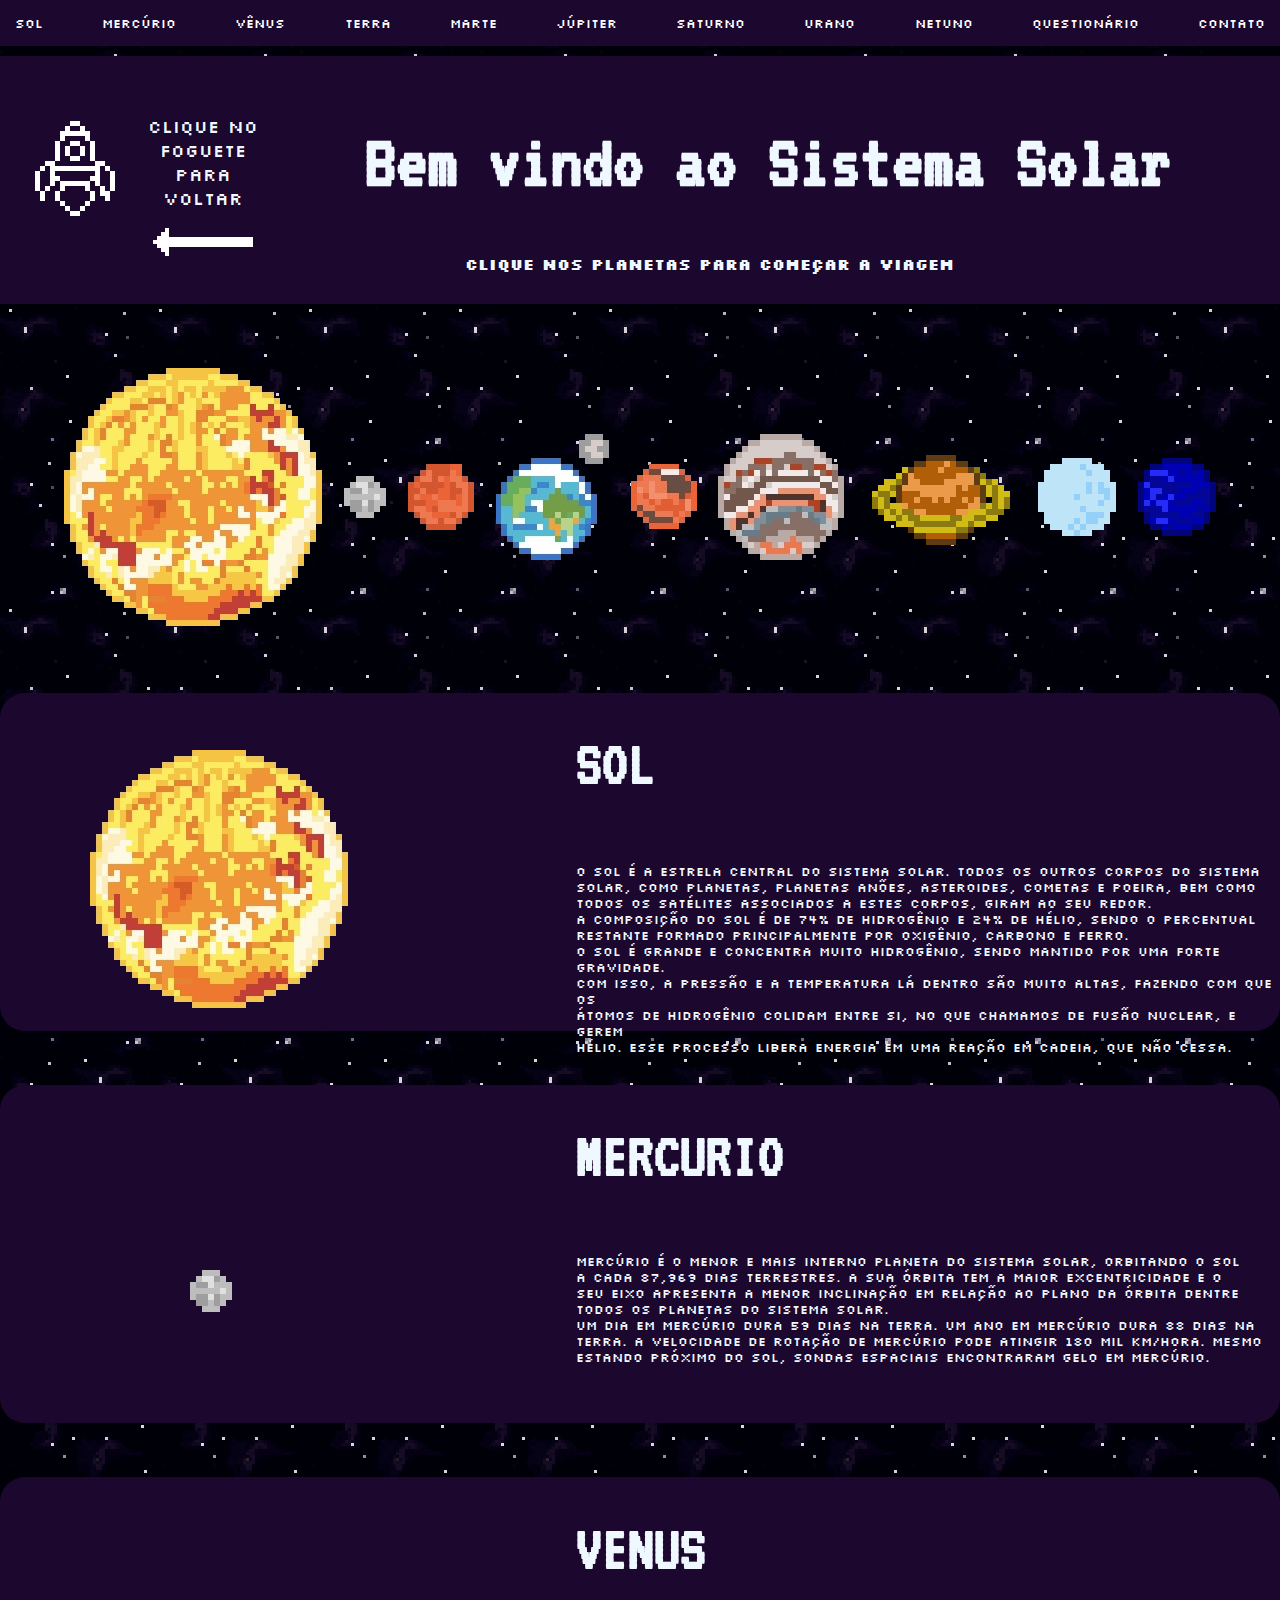
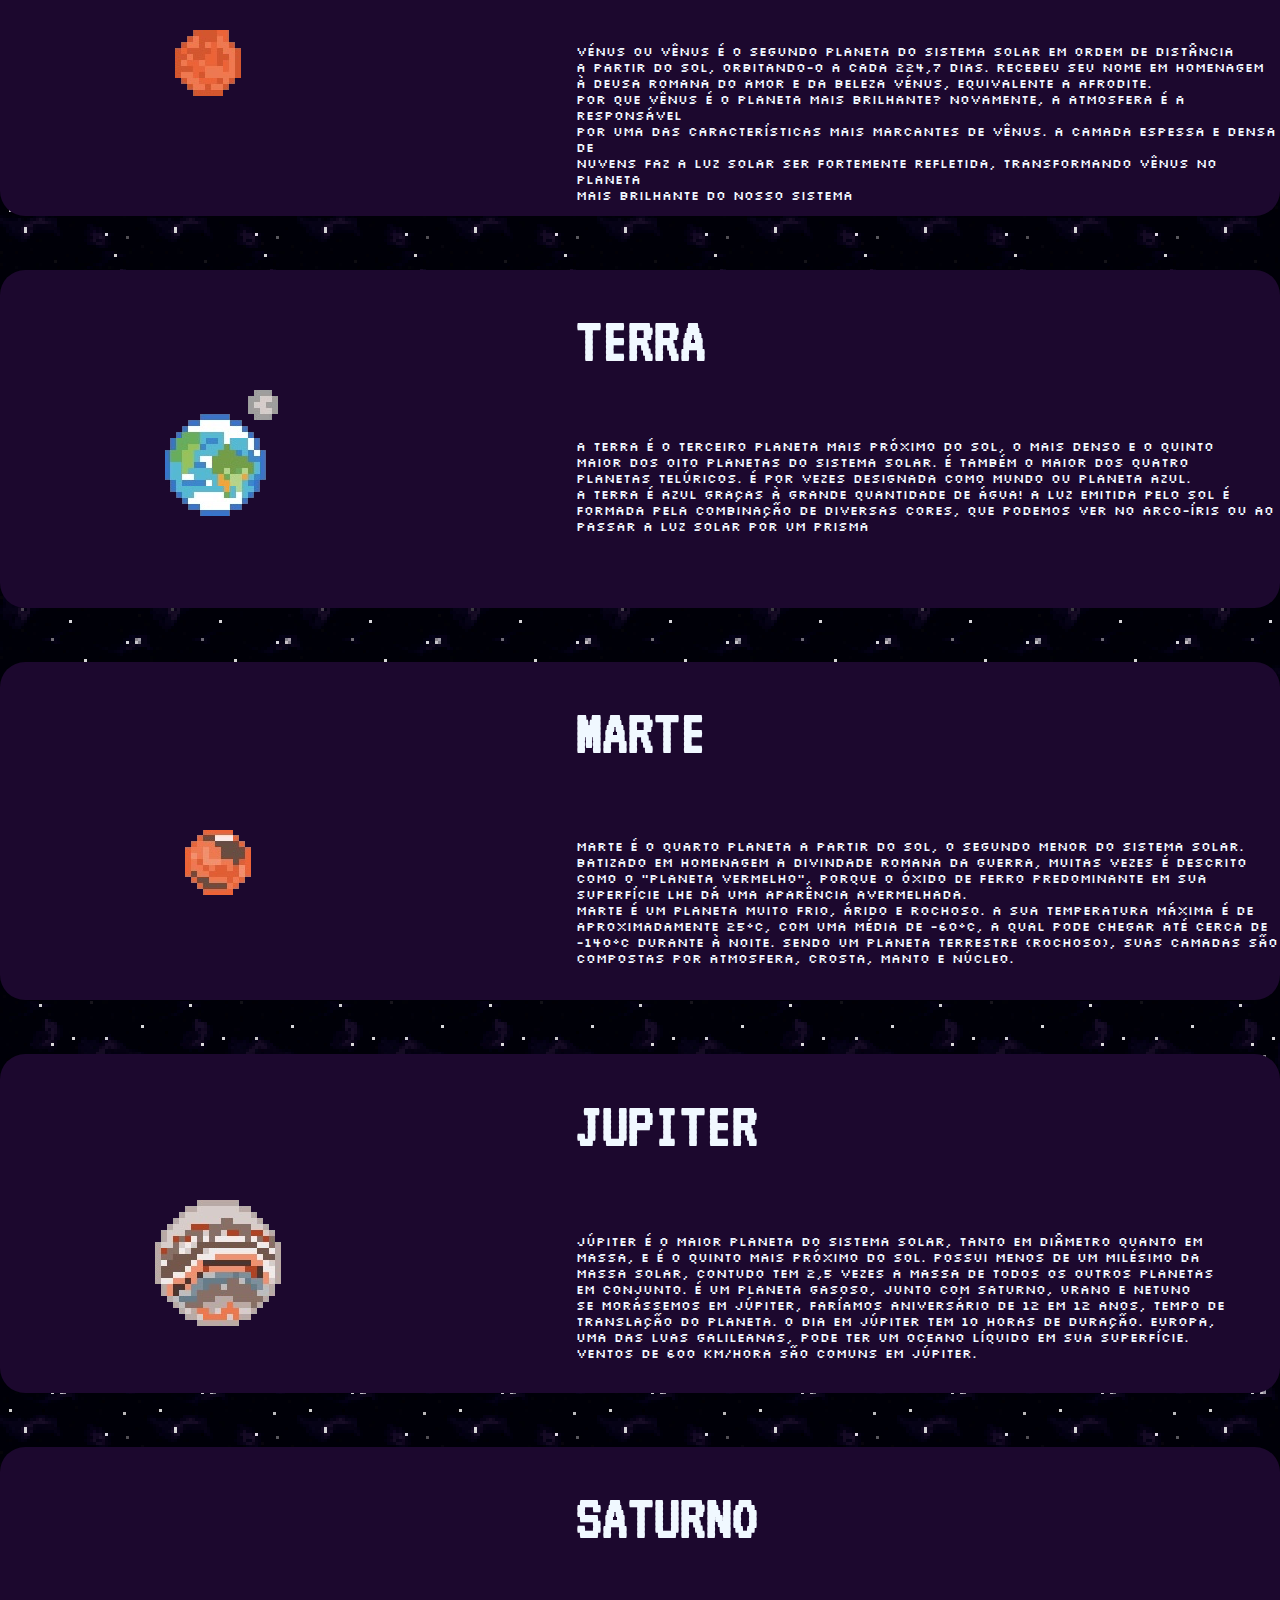
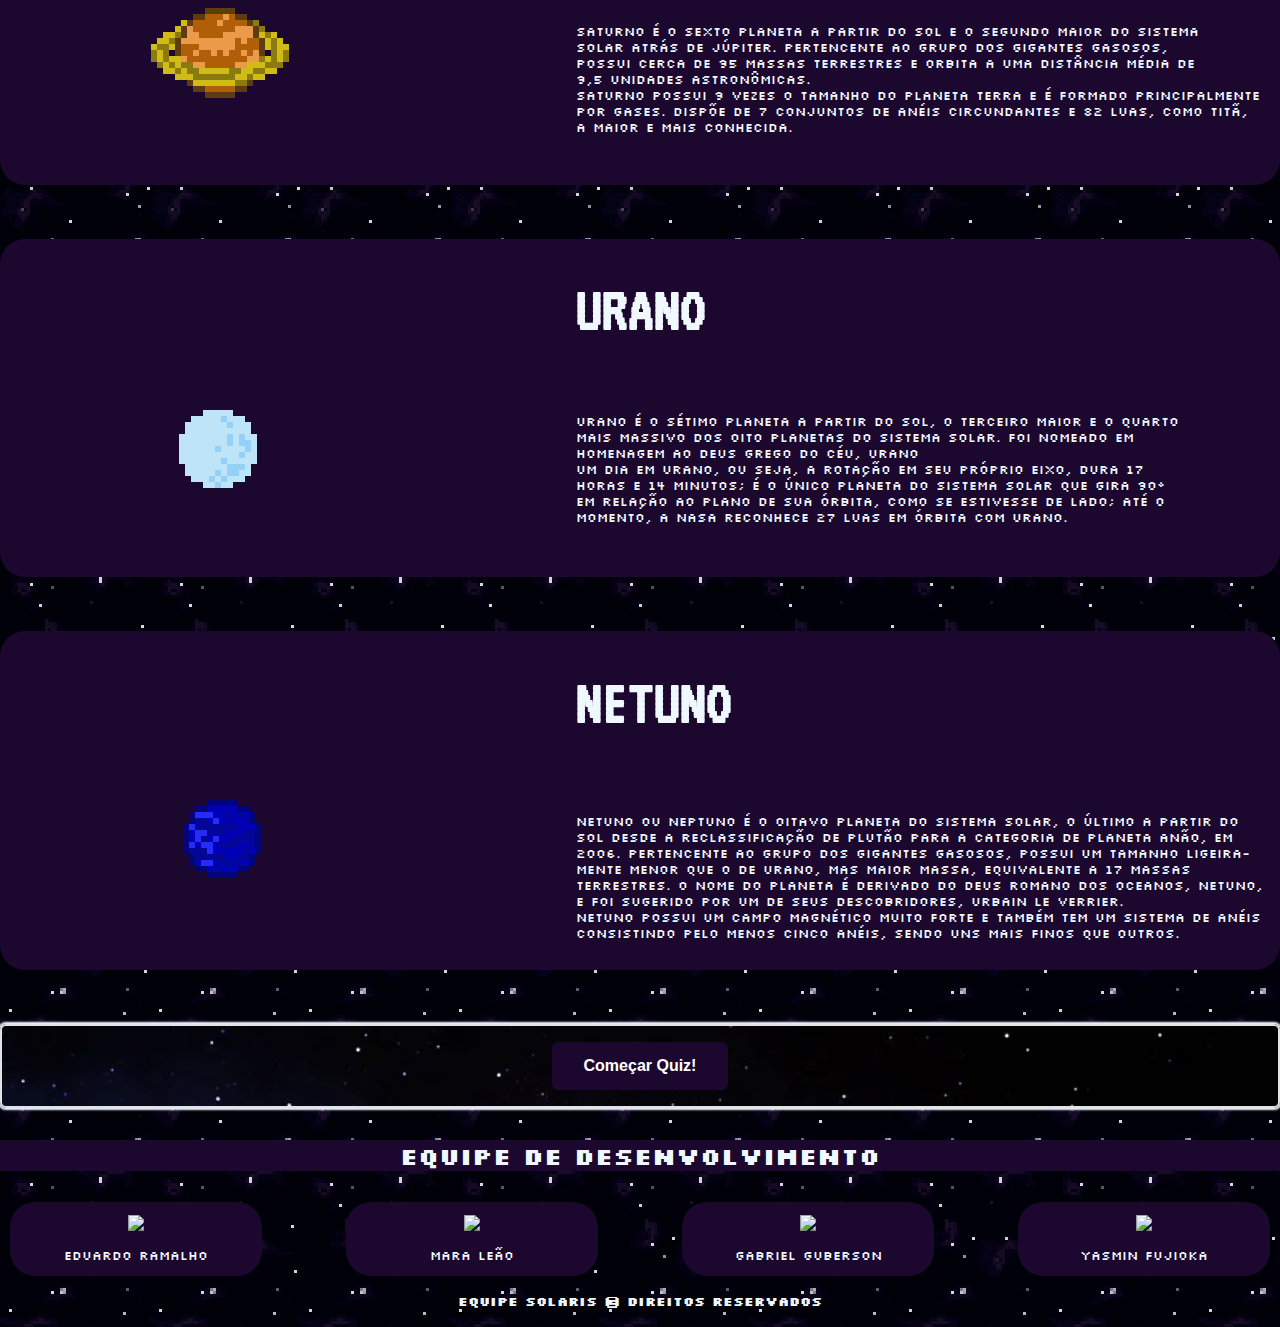
==== index.html @ 7ba16344 "Merge branch 'main' into testagem" ====
<!DOCTYPE html>
<html lang="pt-br">
<head>
    <meta charset="UTF-8">
    <meta http-equiv="X-UA-Compatible" content="IE=edge">
    <meta name="viewport" content="width=device-width, initial-scale=1.0">
    
    <link rel="stylesheet" type="text/css" href="index.css">
    <script src="index.js" async> </script>

    <link rel="icon" type="image/png" href="assets/sol-pixel.png">

    <link rel="preconnect" href="https://fonts.googleapis.com">
    <link rel="preconnect" href="https://fonts.gstatic.com" crossorigin>
    <link href="https://fonts.googleapis.com/css2?family=DotGothic16&family=Press+Start+2P&family=Silkscreen&family=VT323&display=swap" rel="stylesheet">
    <title>Sistema Solar</title>
</head>
<body>
    <nav id="home">
        <a href="index.html#navsol">Sol</a>
        <a href="index.html#navmercurio">Mercúrio</a>
        <a href="index.html#navvenus">Vênus</a>
        <a href="index.html#navterra">Terra</a>
        <a href="index.html#navmarte">Marte</a>
        <a href="index.html#navjupiter">Júpiter</a>
        <a href="index.html#navsaturno">Saturno</a>
        <a href="index.html#navurano">Urano</a>
        <a href="index.html#navnetuno">Netuno</a>
        <a href="index.html#navquest">Questionário</a>
        <a href="contato.html">Contato</a>
    </nav>
    
    <header>
        <section>
            <a href="index.html#home"><img src="assets/foguete.png" class="foguete"></a>
        </section>

        <section class="ind_foguete">
            <p>Clique no <br> foguete <br>para voltar</p>
            <img src="assets/seta-pixel.png" class="seta">
        </section>

        <section class="title">
            <h1>Bem vindo ao Sistema Solar</h1>
            <h3>Clique nos planetas para começar a viagem</h3>
        </section>
    </header>

    <section>
        <section class="planetas">
        
            <a href="index.html#navsol"><img src="assets/sol-pixel.png"  alt="Sol"></a>   
            <a href="index.html#navmercurio"><img src="assets/mercurio-pixel.png" alt="Mercúrio"></a>
            <a href="index.html#navvenus"><img src="assets/venus-pixel.png" alt="Vênus"></a>
            <a href="index.html#navterra"><img src="assets/terra-pixel.png" alt="Terra"></a>
            <a href="index.html#navmarte"><img src="assets/marte-pixel.png" alt="Marte"></a>   
            <a href="index.html#navjupiter"><img src="assets/jupiter-pixel.png" alt="Júpiter"></a>   
            <a href="index.html#navsaturno"><img src="assets/saturno-pixel.png" alt="Saturno"></a>  
            <a href="index.html#navurano"><img src="assets/urano-pixel.png"  alt="Urano"></a>   
            <a href="index.html#navnetuno"> <img src="assets/netuno-pixel.png" alt="Netuno"></a>
        </section>
      
       <section class="Tplanetas">
             
            <h2 class="trivia" id="navsol">SOL</h2>
           <p class="Tsol">
                O Sol é a estrela central do Sistema Solar. Todos os outros corpos do Sistema<br>
                Solar,  como planetas, planetas anões, asteroides, cometas e poeira, bem como<br>
                todos os satélites associados a estes corpos, giram ao seu redor.<br>

                A composição do Sol é de 74% de hidrogênio e 24% de hélio, sendo o percentual<br>
                restante formado principalmente por oxigênio, carbono e ferro.<br>

                O Sol é grande e concentra muito hidrogênio, sendo mantido por uma forte gravidade.<br>
                Com isso, a pressão e a temperatura lá dentro são muito altas, fazendo com que os<br>
                átomos de hidrogênio colidam entre si, no que chamamos de fusão nuclear, e gerem<br>
                hélio. Esse processo libera energia em uma reação em cadeia, que não cessa.<br>


            </p>
            <img src="assets/sol-pixel.png" class="S1"/>

            <h2 class="trivia" id="navmercurio">MERCURIO</h2>
            <p class="Tmer">
                   Mercúrio  é o menor e mais interno planeta do Sistema Solar, orbitando o Sol<br> 
                   a cada 87,969 dias  terrestres. A sua órbita tem a maior excentricidade e o<br>
                   seu eixo apresenta a menor inclinação em relação ao plano da órbita dentre <br>
                   todos os planetas do Sistema Solar.<br>

                   Um dia em Mercúrio dura 59 dias na Terra. Um ano em Mercúrio dura 88 dias na<br> 
                   Terra. A velocidade de rotação de Mercúrio pode atingir 180 mil km/hora. Mesmo <br>
                   estando próximo do Sol, sondas espaciais encontraram gelo em Mercúrio.<br>
          </p>    
         <img src="assets/mercurio-pixel.png" class="M1"/>

            <h2 class="trivia" id="navvenus">VENUS</h2>
            <p class="Tven">
                   Vénus ou Vênus é o segundo planeta do Sistema Solar em ordem de distância<br>
                   a partir do Sol, orbitando-o a cada 224,7 dias. Recebeu seu nome em homenagem<br>
                   à deusa romana do amor e da beleza Vénus, equivalente a Afrodite.<br>

                   Por que Vênus é o planeta mais brilhante? Novamente, a atmosfera é a responsável<br>
                   por uma das características mais marcantes de Vênus. A camada espessa e densa de<br>
                   nuvens faz a luz solar ser fortemente refletida, transformando Vênus no planeta<br>
                   mais brilhante do nosso sistema
                
         </p>
         <img src="assets/venus-pixel.png" class="V1"/>

            <h2 class="trivia" id="navterra">TERRA</h2>
            <p class="Tter">
                    A Terra é o terceiro planeta mais próximo do Sol, o mais denso e o quinto <br>
                maior  dos oito planetas do Sistema Solar. É também   o maior dos quatro<br>  
                planetas telúricos. É por vezes designada como Mundo ou Planeta Azul.<br>

                A Terra é azul graças à grande quantidade de água! A luz emitida pelo Sol é<br> 
                formada pela combinação de diversas cores, que podemos ver no arco-íris ou ao<br>
                passar a luz solar por um prisma
         </p>
         <img src="assets/terra-pixel.png" class="T1"/>

            <h2 class="trivia" id="navmarte">MARTE</h2>
            <p class="Tmar">
                    Marte é o quarto planeta a partir do Sol, o segundo menor do Sistema  Solar.<br> 
                Batizado  em homenagem a divindade romana  da guerra,  muitas vezes  é descrito<br> 
                como o "Planeta Vermelho", porque o óxido de ferro predominante em sua<br>
                 superfície lhe dá uma aparência avermelhada.<br>

                 Marte é um planeta muito frio, árido e rochoso. A sua temperatura máxima é de <br>
                 aproximadamente 25°C, com uma média de -60°C, a qual pode chegar até cerca de<br>
                -140°C durante à noite. Sendo um planeta terrestre (rochoso), suas camadas são<br>
                compostas por atmosfera, crosta, manto e núcleo.<br>
         </p>
         <img src="assets/marte-pixel.png" class="MA1"/>

            <h2 class="trivia" id="navjupiter">JUPITER</h2>
            <p class="Tjup">
                    Júpiter é o maior  planeta do Sistema Solar, tanto em diâmetro  quanto em <br> massa,
                e é o quinto mais próximo do Sol. Possui menos de um milésimo da<br> massa solar, contudo
                tem 2,5 vezes a  massa de todos os outros planetas<br> em conjunto.  É um planeta  gasoso,
                junto com Saturno, Urano e Netuno<br>

                Se morássemos em Júpiter, faríamos aniversário de 12 em 12 anos, tempo de<br>
                translação do planeta. O dia em Júpiter tem 10 horas de duração. Europa,<br>
                uma das Luas Galileanas, pode ter um oceano líquido em sua superfície. <br>
                Ventos de 600 km/hora são comuns em Júpiter.<br>
         </p>
         <img src="assets/jupiter-pixel.png" class="J1"/>

            <h2 class="trivia" id="navsaturno">SATURNO</h2>
            <p class="Tsat">
                   Saturno é o sexto planeta a partir do Sol e o segundo maior do Sistema<br> Solar atrás de
                Júpiter. Pertencente ao grupo dos gigantes gasosos,<br> possui cerca de 95 massas terrestres
                e orbita a uma distância média de<br> 9,5 unidades astronômicas.<br>

                Saturno possui 9 vezes o tamanho do planeta Terra e é formado principalmente<br>
                por gases. Dispõe de 7 conjuntos de anéis circundantes e 82 luas, como Titã,<br>
                 a maior e mais conhecida.<br>
         </p>
         <img src="assets/saturno-pixel.png" class="SA1"/>

            <h2 class="trivia" id="navurano">URANO</h2>
            <p class="Tura">
                   Urano é o sétimo planeta a partir do Sol, o terceiro maior e o quarto <br>mais massivo dos
                oito planetas do Sistema Solar. Foi nomeado em<br> homenagem ao deus grego do céu, Urano<br>

                Um dia em Urano, ou seja, a rotação em seu próprio eixo, dura 17 <br>horas e 
                14 minutos; É o único planeta do Sistema Solar que gira 90°<br> em relação ao 
                plano de sua órbita, como se estivesse de lado; Até o <br>momento, a Nasa
                 reconhece 27 luas em órbita com Urano.<br>
         </p>
         <img src="assets/urano-pixel.png" class="U1"/>
            
            <h2 class="trivia" id="navnetuno">NETUNO</h2>
            <p class="Tnet">
                    Netuno ou Neptuno é o oitavo planeta do Sistema Solar, o último a partir do<br> Sol desde
                a reclassificação de Plutão para a categoria de planeta anão, em <br>2006. Pertencente ao grupo
                dos gigantes gasosos, possui um tamanho ligeira-<br>mente menor que o de Urano, mas maior massa,
                equivalente a 17 massas <br>terrestres.

                O nome do planeta é derivado do deus romano dos oceanos, Netuno,<br> e foi sugerido
                 por um de seus descobridores, Urbain Le Verrier.<br>

                Netuno possui um campo magnético muito forte e também tem um sistema de anéis consistindo
                pelo menos cinco anéis, sendo uns mais finos que outros.<br>
         </p>
         <img src="assets/netuno-pixel.png" class="N1"/>
        </section>
    </section>
    
    <div class="conteiner" id="navquest">
        <div class="questoes-conteiner hide">
          <span class="questao">Pergunta ???</span>
          <div class="resposta-conteiner">
            <button class="resposta button">Resposta 1</button>
            <button class="resposta button">Resposta 2</button>
            <button class="resposta button">Resposta 3</button>
            <button class="resposta button">Resposta 4</button>
          </div>
        </div>
        <div class="controls-conteiner">
          <button class="comecar-quiz button">Começar Quiz!</button>
          <button class="proxima-questao button hide">Próxima pergunta</button>
        </div>
      </div>
    
    <footer class="footer_1">
        <h4>Equipe de Desenvolvimento</h4>
    </footer>
    
    <section class="footer_2">
        <footer class="conteudo_footer">
                <a href="https://github.com/eduardoramalhoz" target="_blank"><img src="https://github.com/MaraLeao/sistemaSolar_site/blob/main/fotos/fotor_2023-5-30_17_5_29.png?raw=true" width="30%"></a>
                <p>Eduardo Ramalho</p>
        </footer>
        
        <footer class="conteudo_footer">
                <a href="https://github.com/MaraLeao" target="_blank"><img src="https://github.com/MaraLeao/sistemaSolar_site/blob/main/fotos/fotor_2023-5-30_17_33_8.png?raw=true" width="30%"></a>
                <p>Mara Leão</p>
        </footer>
        
        <footer class="conteudo_footer">
                <a href="https://github.com/Gabril64" target="_blank"><img src="https://github.com/MaraLeao/sistemaSolar_site/blob/main/fotos/fotor_2023-5-30_17_44_58.png?raw=true" width="30%"></a>
                <p>Gabriel Guberson</p>
        </footer>
        
        <footer class="conteudo_footer">
                <a href="https://github.com/YasRibeiroo" target="_blank"><img src="https://github.com/MaraLeao/sistemaSolar_site/blob/main/fotos/fotor_2023-5-30_17_45_19.png?raw=true" width="30%"></a>
                <p>Yasmin Fujioka</p>
        </footer>
    </section>
    <footer class="DR">
        <h4>Equipe Solaris &copy; Direitos Reservados</h4>
    </footer>
</body>
</html>
---- index.css ----
html {
    scroll-behavior:smooth;
}
  
body {
    margin:0;
    background-image: url('assets/pixelartbackground.jpeg');
    background-size: 300px;
    color:aliceblue;
    font-family: 'Silkscreen', cursive;
    font-size: small;
    
}

nav {
    display:flex; 
    justify-content:space-between; 
    padding:15px;
    background-color:#1c082e;
}

header {
    display:grid;
    grid-template-columns: 10% 10% 80%;
    margin-top: 10px;
    padding:15px;
    background-color:#1c082e;
}

.foguete {
    position: fixed;
    margin-top: 50px;
    margin-left: 10px;
    z-index: 1;
}

.ind_foguete {
    text-align: center;
    margin-top:20%;
    font-size:large
}

img.seta {
    height: 29px;
}

h1 {
    font-size: 600%;
    padding-left: 10%;
    font-family: 'vt323',monospace;
}


h2 {
    font-size: 500%;
    padding-left: 45%;
    padding-top: 3%;
    font-family: 'vt323',monospace;
}

h3{
    padding-left:20%;
}

.title {
    align-items:  center;
}

a {
    color:#FFF; 
    text-decoration: none;
}

section.planetas {
    justify-content: space-between;
    display:flex;
    align-items: center;
    margin:5%;
}

.trivia {
    background-color: #1c082e;
    height: 300px;
    border-radius: 25px;
}

img.S1 {

    left:90px;
    top: 750px;
    position: absolute;
    
   
}

.Tsol {
    left: 45%;
    top: 850px;
    position: absolute;
    justify-self: auto;
}

img.M1 {
    left: 190px;
    top: 1270px;
    position: absolute;
    
}

.Tmer {
    left:45%;
    top: 1240px;
    position: absolute;
    justify-self: auto;
}

img.V1{

    left: 175px;
    top: 1630px;
    position: absolute;
    
}

.Tven {
    left: 45%;
    top: 1630px;
    position: absolute;
    justify-self: auto;
}

img.T1 {
    left: 165px;
    top: 1990px;
    position: absolute;
  
}

.Tter {
    left: 45%;
    top: 2025px;
    position: absolute;
    justify-self: auto;
}

img.MA1{
    left: 185px;
    top: 2430px;
    position: absolute;
    
}

.Tmar {
    left:  45%;
    top: 2425px;
    position: absolute;
    justify-self: auto;
}

img.J1{
    left: 155px;
    top: 2800px;
    position: absolute;
   
}

.Tjup {
    left: 45%;
    top: 2820px;
    position: absolute;
    justify-self: auto;

}

img.SA1 {

    left: 145px;
    top: 3190px;
    position: absolute;
    
}

.Tsat {
    left:  45%;
    top: 3210px;
    position: absolute;
    justify-self: auto;
}

img.U1 {

    left: 179px;
    top: 3610px;
    position: absolute;
   
}

.Tura {
    left:  45%;
    top: 3600px;

    position: absolute;
    justify-self: auto;
}

img.N1 {

    left: 183px;
    top: 4000px;
    position: absolute;
    
}

.Tnet {
    left:  45%;
    top: 4000px;
    position: absolute;
    justify-self: auto;
}

.teste{
    background-color: #1c082e;
    height: 300px;
    border-radius: 25px;
}


.footer_1{
    background-color: #1c082e;
    text-align: center;
    font-size: 24px;
}

.footer_2 {
    display: flex;
    justify-content: space-between; 
    margin-left: 10px; 
    margin-right: 10px;
}

.conteudo_footer {
    background-color: #1c082e; 
    width: 20%; 
    border-radius: 25px;
    text-align: center;
    padding-top: 1%;
}

.DR {
    text-align: center;
}

.conteiner {
    background-image: url('assets/fundogalaxy.jpg');
    display: flex;
    justify-content: center;
    align-items: center;
  
    border: 2px solid #e1e1e6;
    border-radius: 6px;
    padding: 16px;
    box-shadow: 0 0 2px 2px;
  
    display: flex;
    flex-direction: column;
    justify-content: center;
    align-items: center;
}
  
.questoes-conteiner {
    width: 100%;
    display: flex;
    flex-direction: column;
    align-items: center;
    gap: 24px;
}
  
.questao {
    font-size: 24px;
    font-weight: bold;
    text-align: center;
}
  
.resposta-conteiner {
    width: 100%;
    display: grid;
    grid-template-columns: 1fr 1fr;
    gap: 16px;
}
  
.resposta:disabled {
    cursor: not-allowed;
}
  
.proxima-questao {
    margin-top: 32px;
}
  
.button {
    background-color: #1c082e;
    color: #fff;
    font-size: 16px;
    font-weight: bold;
    border: 0;
    border-radius: 6px;
    height: 48px;
    padding: 0 32px;
    transition: filter 0.1s;
}

button:hover {
    filter: brightness(1.5);
}

.hide {
    display: none;
}

.correct{
    background-color: #049b04;
}

.incorrect{
    background-color: crimson;
}

.mensagem-final{
    font-size: 20px;
    text-align: center;

}

.mensagem-final span{
    display: block;
    margin-top: 8px;
}
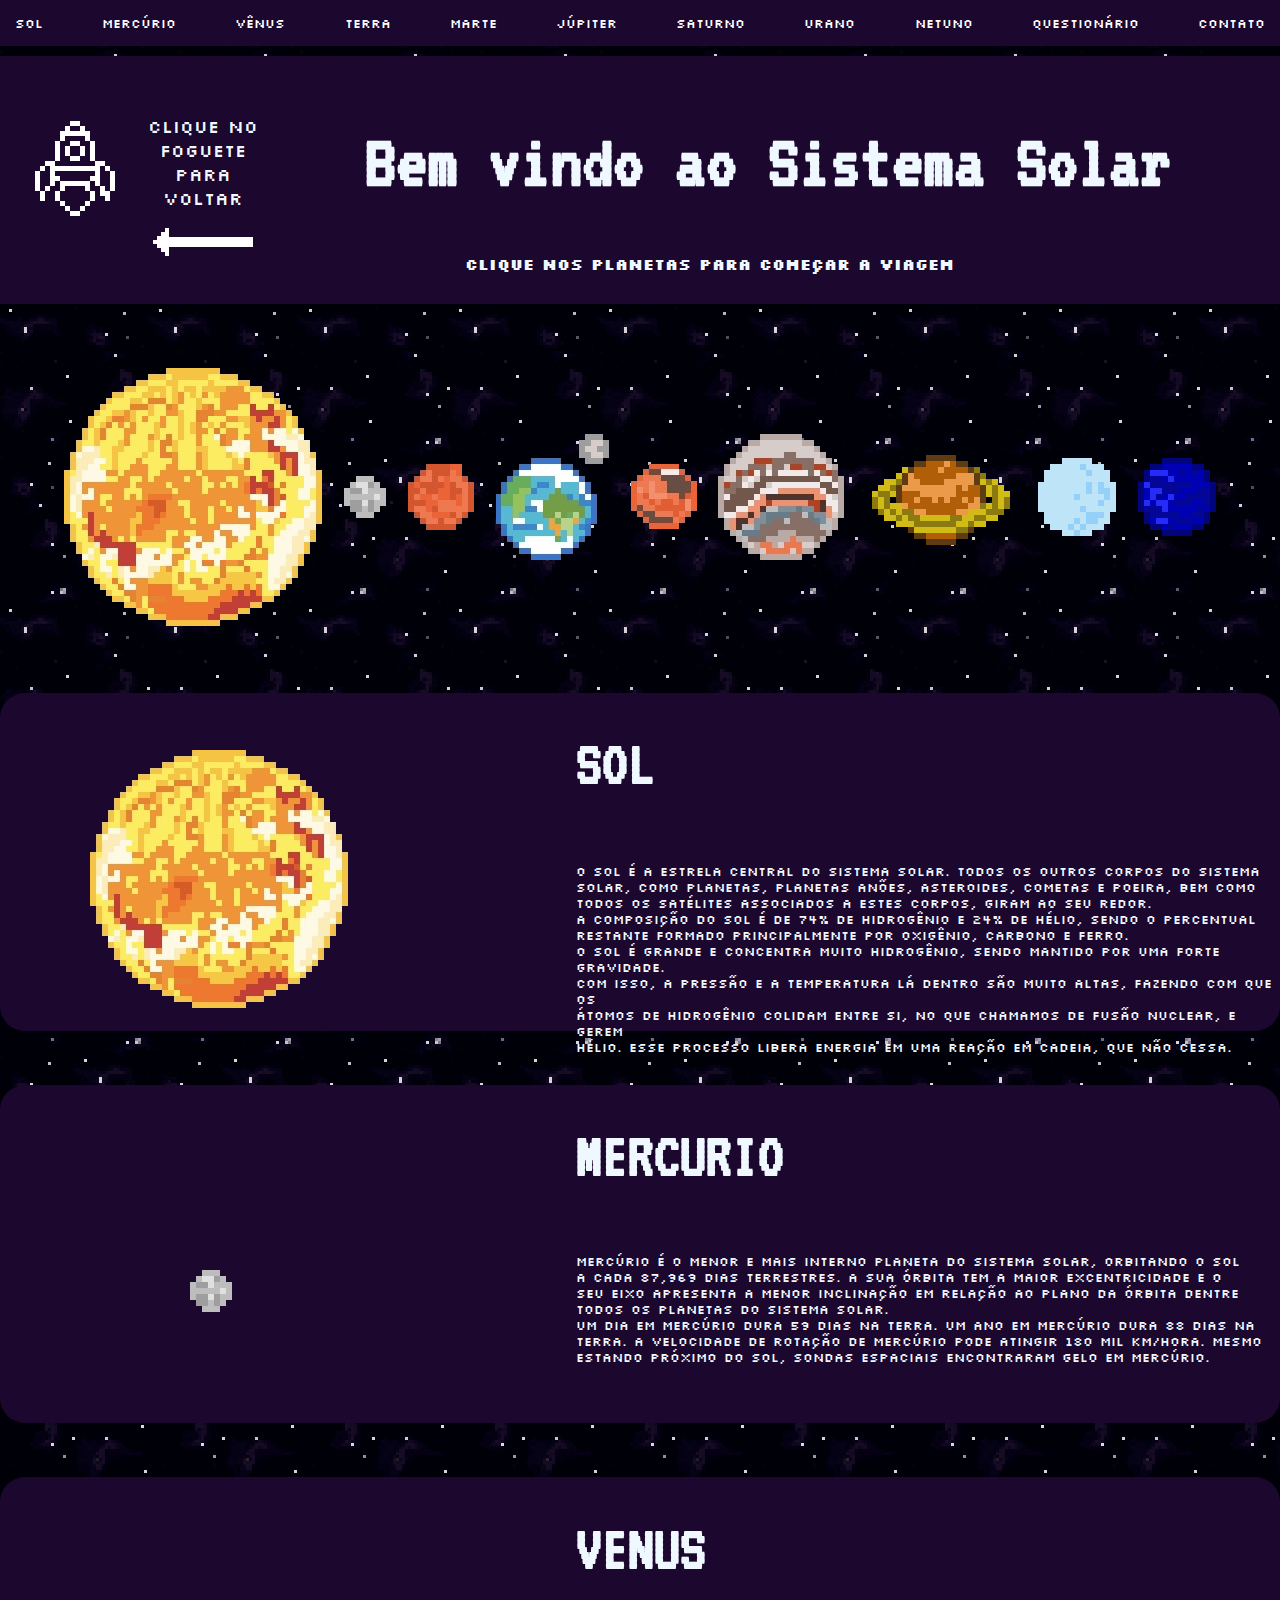
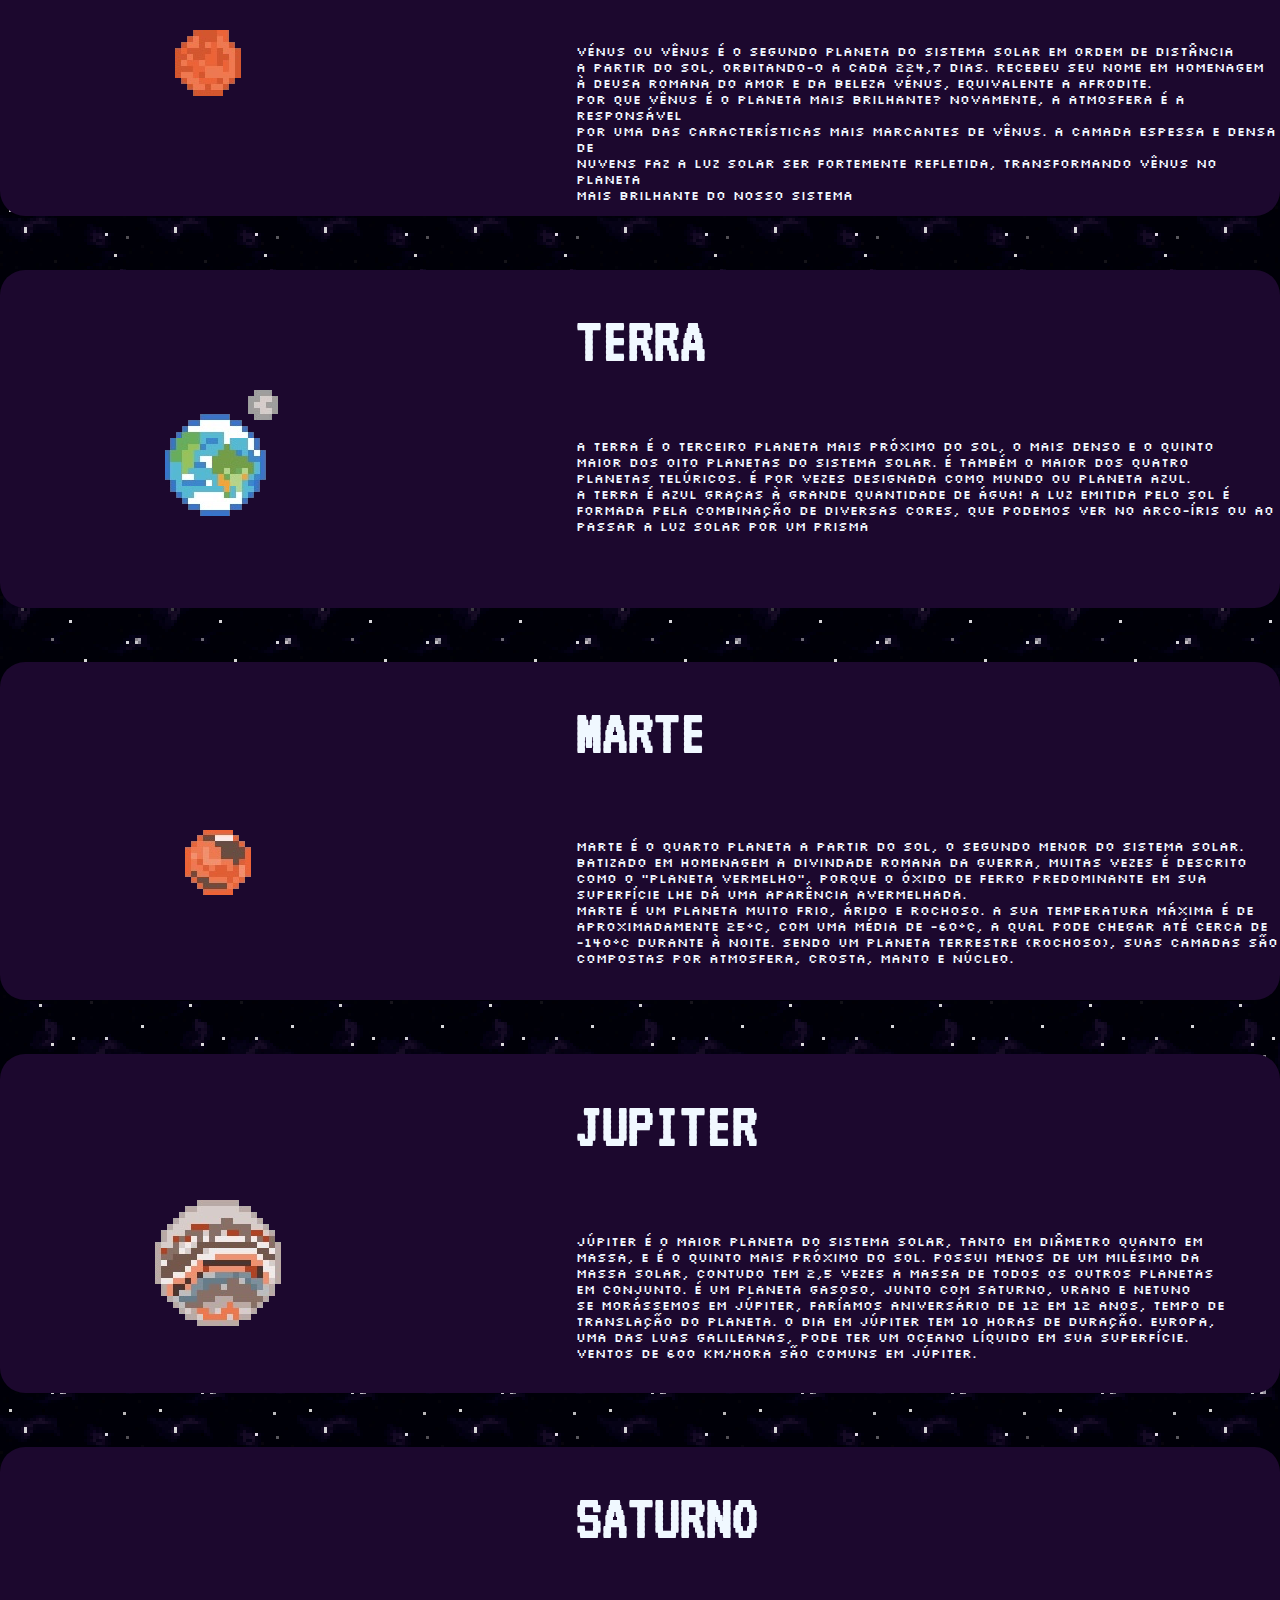
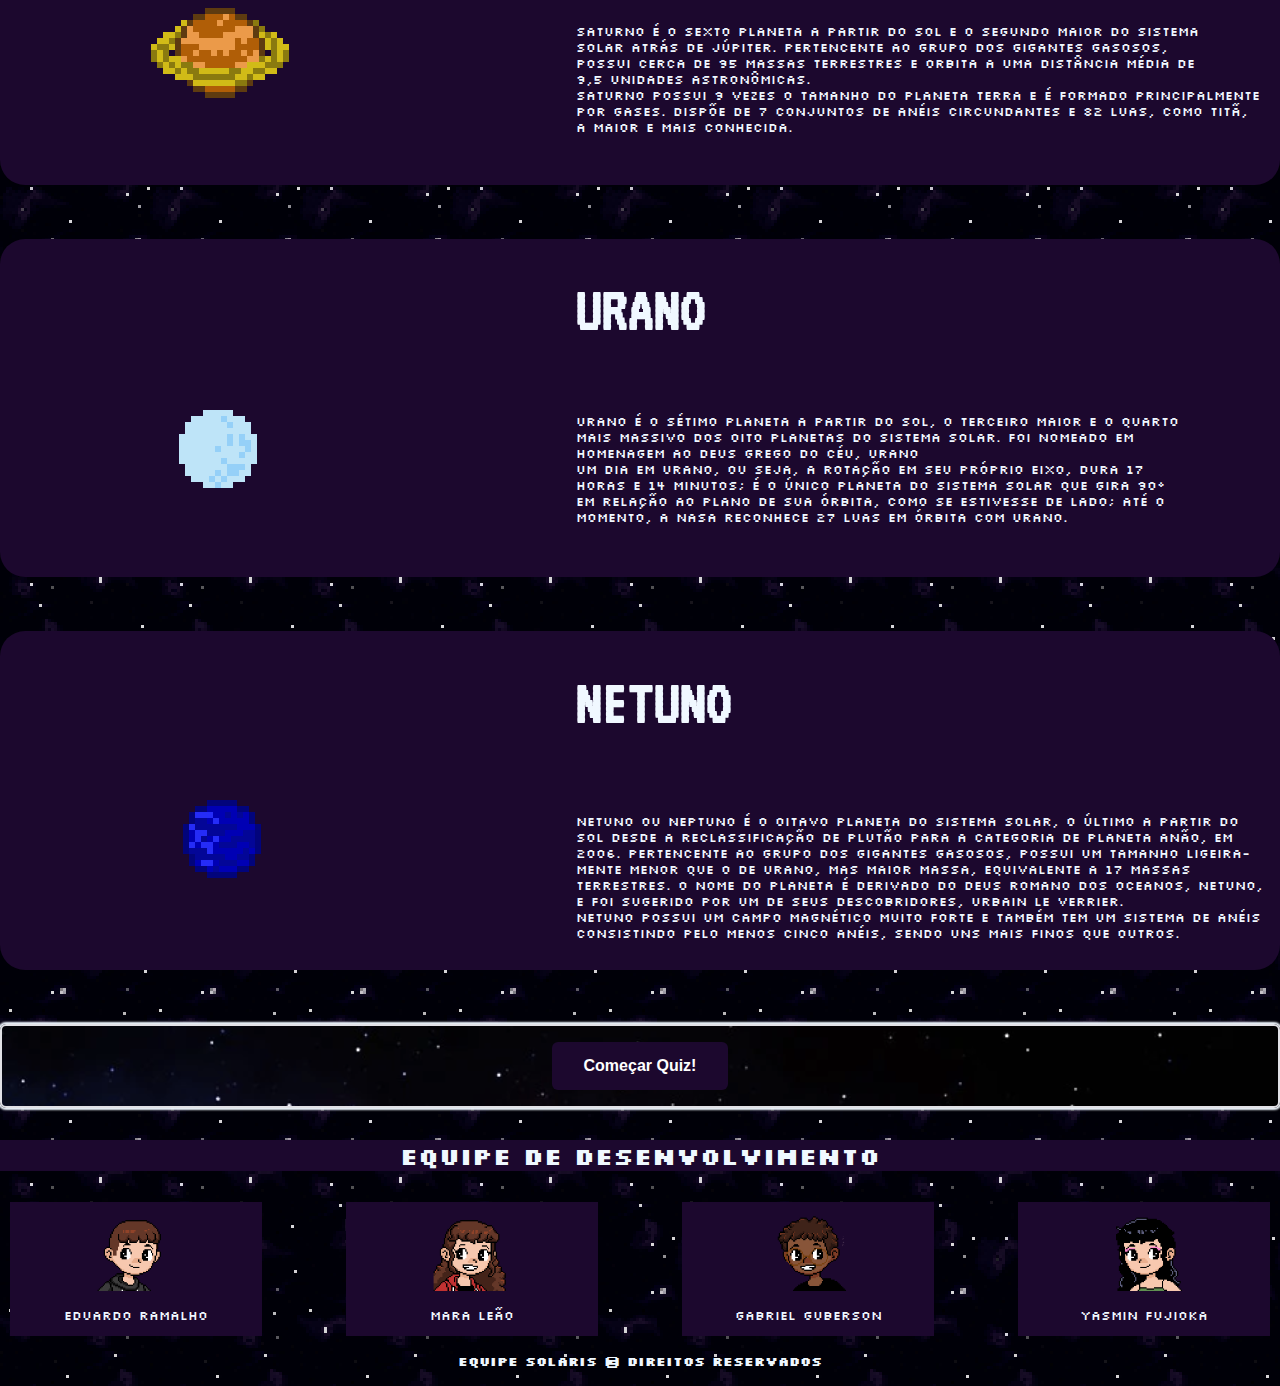
==== commit 84edbbf7: "mudanca no rodapé" ====
--- a/index.html
+++ b/index.html
@@ -209,23 +209,23 @@
     </footer>
     
     <section class="footer_2">
+        <footer class="conteudo_footer" >
+                <a href="https://github.com/eduardoramalhoz" id="animacao" target="_blank"><img src="assets/eduardo_icon.png" width="30%" class="inverter"></a>
+                <p>Eduardo Ramalho</p>
+        </footer>
+        
         <footer class="conteudo_footer">
-                <a href="https://github.com/eduardoramalhoz" target="_blank"><img src="https://github.com/MaraLeao/sistemaSolar_site/blob/main/fotos/fotor_2023-5-30_17_5_29.png?raw=true" width="30%"></a>
-                <p>Eduardo Ramalho</p>
+                <a href="https://github.com/MaraLeao" id="animacao" target="_blank"><img src="assets/clara_icon.png" width="30%" class="inverter"></a>
+                <p>Mara Leão</p>
         </footer>
         
         <footer class="conteudo_footer">
-                <a href="https://github.com/MaraLeao" target="_blank"><img src="https://github.com/MaraLeao/sistemaSolar_site/blob/main/fotos/fotor_2023-5-30_17_33_8.png?raw=true" width="30%"></a>
-                <p>Mara Leão</p>
+                <a href="https://github.com/Gabril64" id="animacao" target="_blank"><img src="assets/gabriel_icon.png" width="30%"></a>
+                <p>Gabriel Guberson</p>
         </footer>
         
         <footer class="conteudo_footer">
-                <a href="https://github.com/Gabril64" target="_blank"><img src="https://github.com/MaraLeao/sistemaSolar_site/blob/main/fotos/fotor_2023-5-30_17_44_58.png?raw=true" width="30%"></a>
-                <p>Gabriel Guberson</p>
-        </footer>
-        
-        <footer class="conteudo_footer">
-                <a href="https://github.com/YasRibeiroo" target="_blank"><img src="https://github.com/MaraLeao/sistemaSolar_site/blob/main/fotos/fotor_2023-5-30_17_45_19.png?raw=true" width="30%"></a>
+                <a href="https://github.com/YasRibeiroo" id="animacao" target="_blank"><img src="assets/yasmin_icon.png" width="30%"></a>
                 <p>Yasmin Fujioka</p>
         </footer>
     </section>
--- a/index.css
+++ b/index.css
@@ -241,9 +241,18 @@
 .conteudo_footer {
     background-color: #1c082e; 
     width: 20%; 
-    border-radius: 25px;
     text-align: center;
     padding-top: 1%;
+}
+
+#animacao {
+    position:relative;
+}
+
+#animacao:hover {top:-3px;box-shadow:0 2px 2px #7d42b0}
+
+img.inverter {
+    transform:scalex(-1)
 }
 
 .DR {
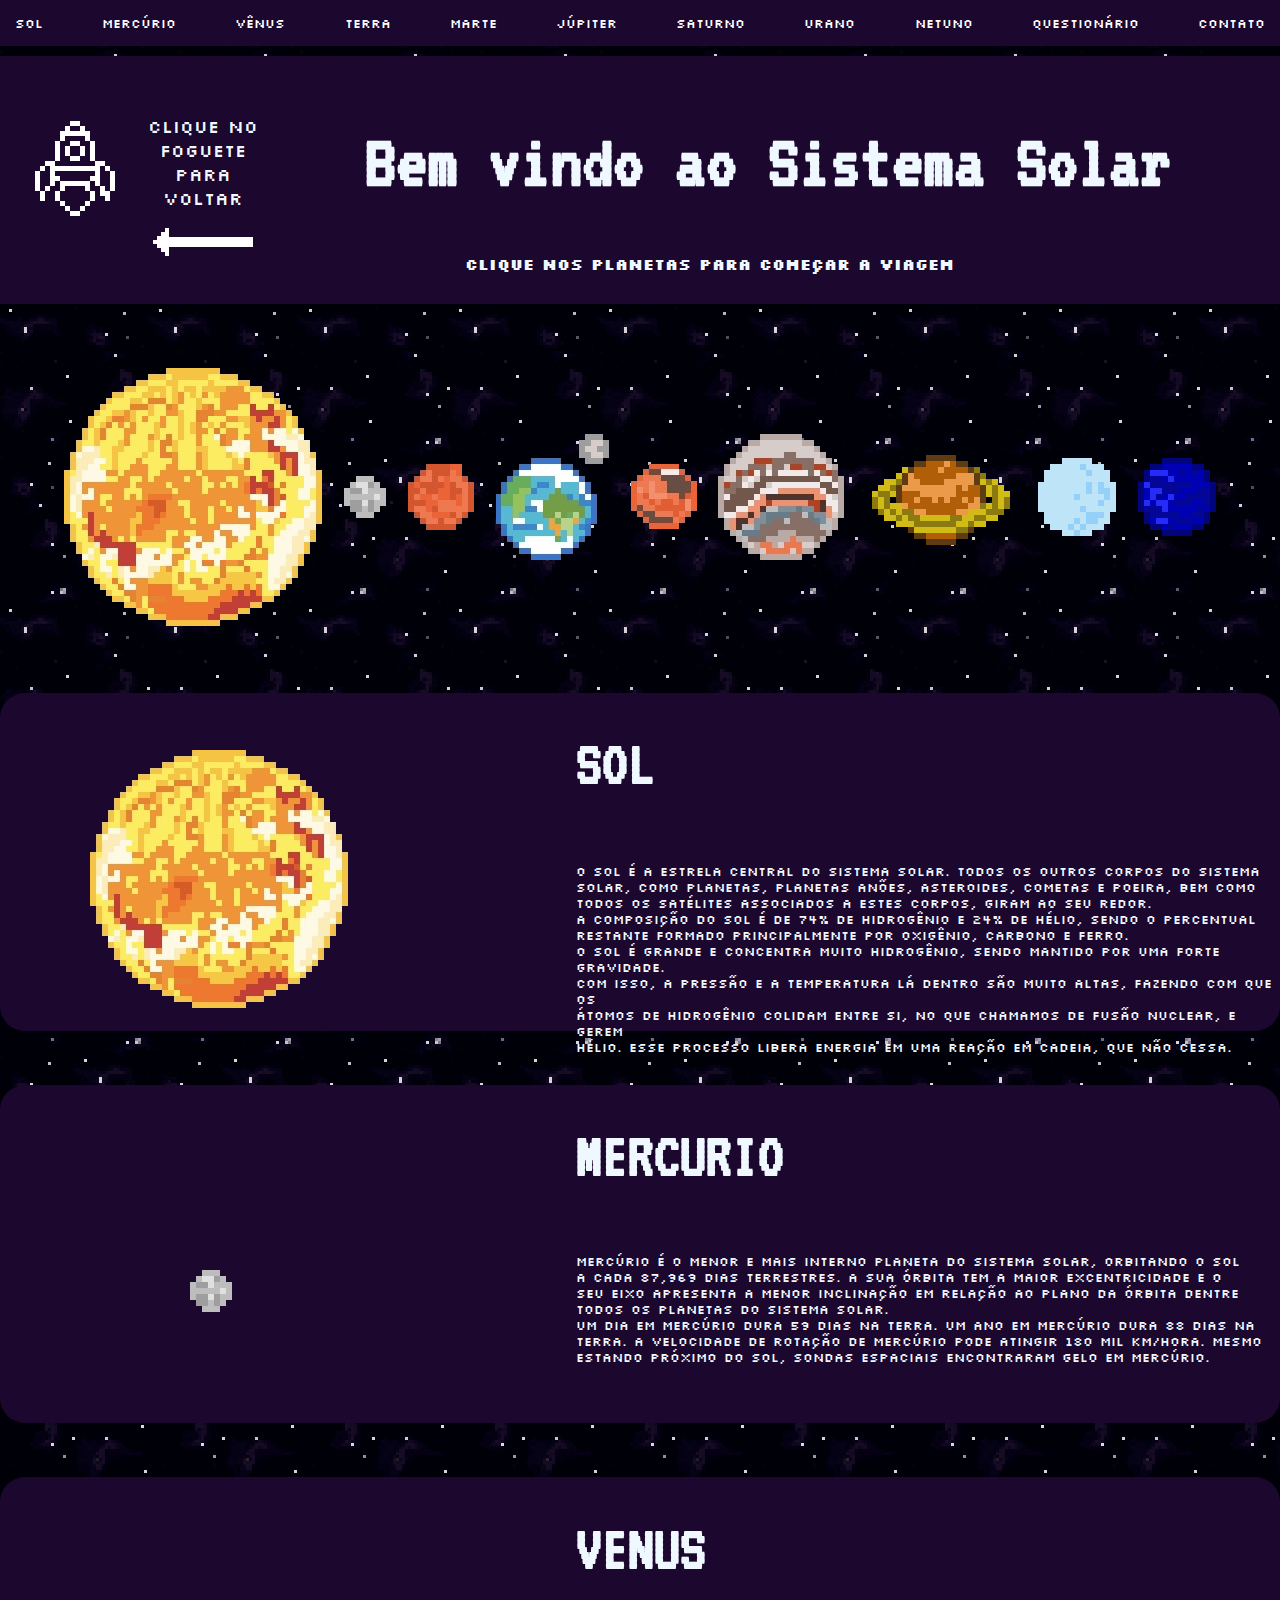
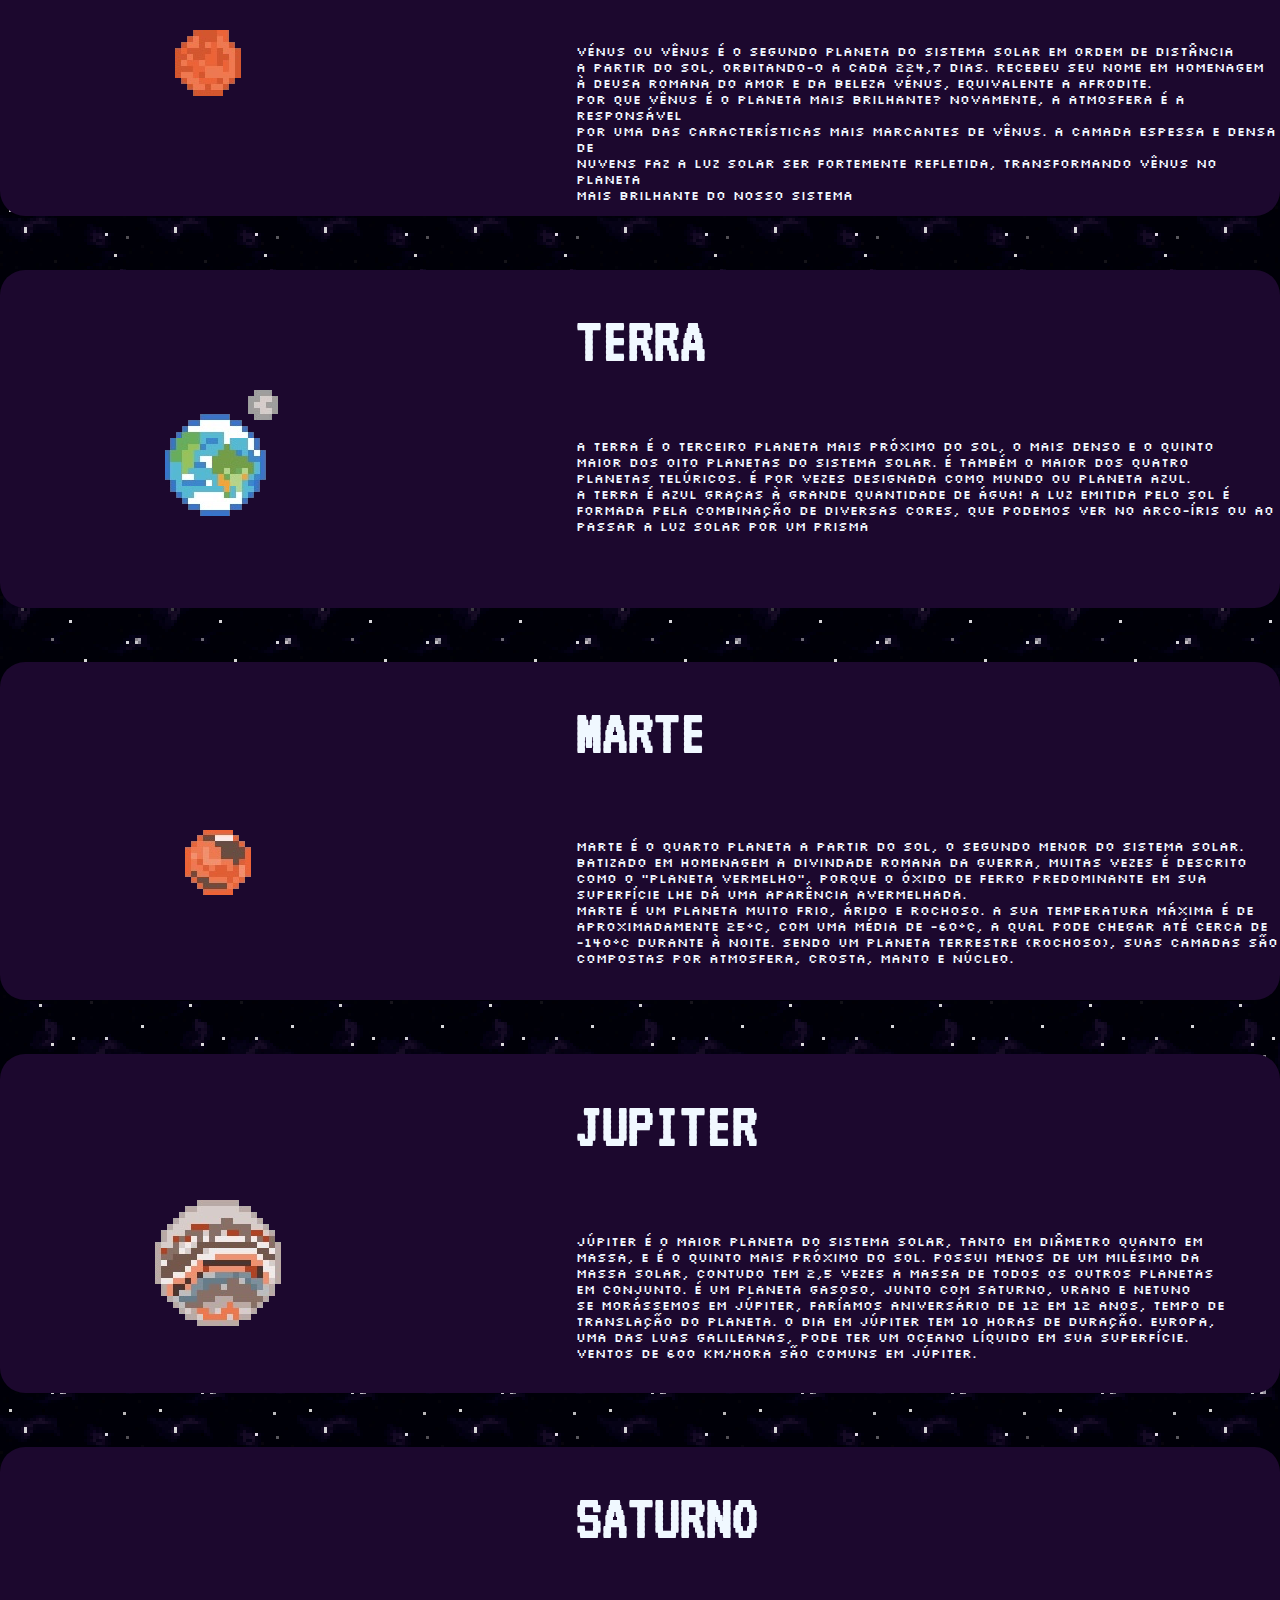
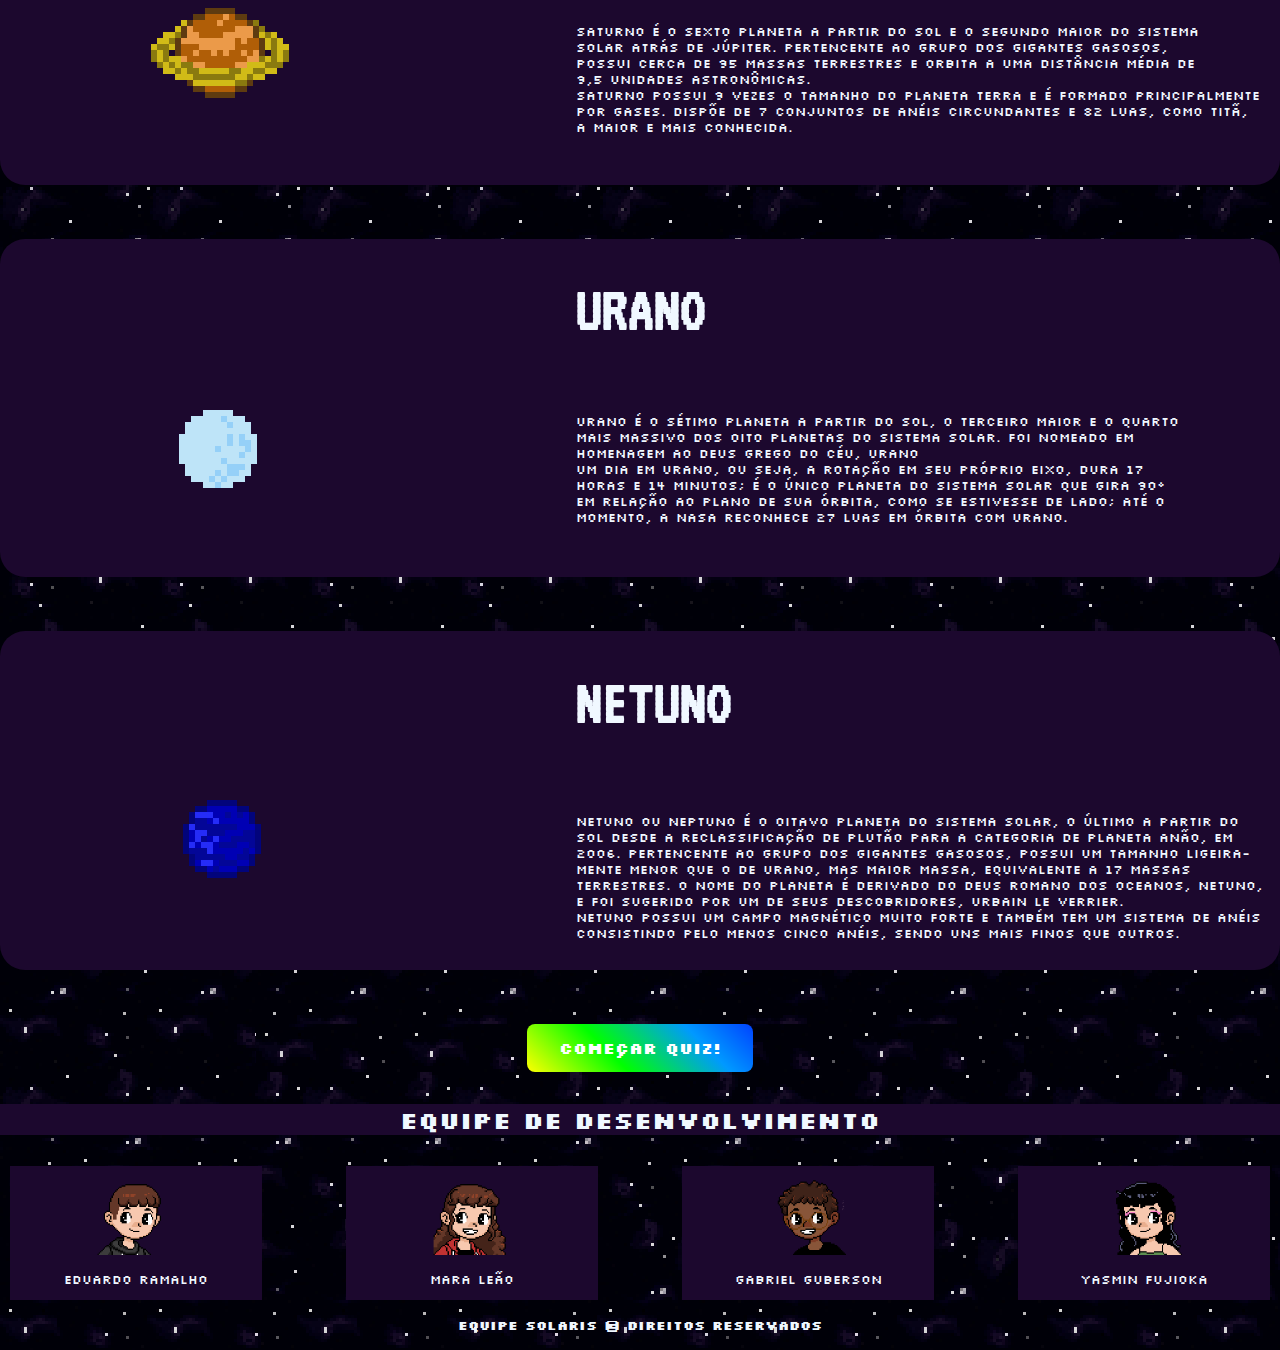
==== commit 892aad65: "Update index.html - 3" ====
--- a/index.html
+++ b/index.html
@@ -199,7 +199,7 @@
           </div>
         </div>
         <div class="controls-conteiner">
-          <button class="comecar-quiz button">Começar Quiz!</button>
+          <button class="comecar-quiz button botton-rgb">Começar Quiz!</button>
           <button class="proxima-questao button hide">Próxima pergunta</button>
         </div>
       </div>
--- a/index.css
+++ b/index.css
@@ -260,20 +260,20 @@
 }
 
 .conteiner {
-    background-image: url('assets/fundogalaxy.jpg');
+    background-image: url('assets/pixelartbackground.jpeg');
+    background-size: 300px;
     display: flex;
     justify-content: center;
     align-items: center;
   
-    border: 2px solid #e1e1e6;
-    border-radius: 6px;
-    padding: 16px;
-    box-shadow: 0 0 2px 2px;
+    border: none;
   
     display: flex;
     flex-direction: column;
     justify-content: center;
     align-items: center;
+    margin-left: 20% ;
+    margin-right: 20%;
 }
   
 .questoes-conteiner {
@@ -308,10 +308,10 @@
 .button {
     background-color: #1c082e;
     color: #fff;
+    font-family: 'Silkscreen', cursive;
     font-size: 16px;
     font-weight: bold;
     border: 0;
-    border-radius: 6px;
     height: 48px;
     padding: 0 32px;
     transition: filter 0.1s;
@@ -343,3 +343,29 @@
     display: block;
     margin-top: 8px;
 }
+
+.botton-rgb{
+    content: "";
+    font-family: 'Silkscreen', cursive;
+    font-size: 16px;
+    font-weight: bold;
+    border: 0;
+    height: 48px;
+    padding: 0 32px;
+    transition: filter 0.1s;
+    background:linear-gradient(45deg,  #ffff00, #00ff00, #0099ff, #001aff, #a200ff, #ff0055, #ff0000);
+    background-size: 250%;
+    border-radius: 8px;
+    animation: AnimarBorda 15s linear infinite;
+}
+
+
+@keyframes AnimarBorda{
+    0%{
+        background-position: 0%;
+    }
+    100%{
+        background-position: 300%;
+    }
+}
+
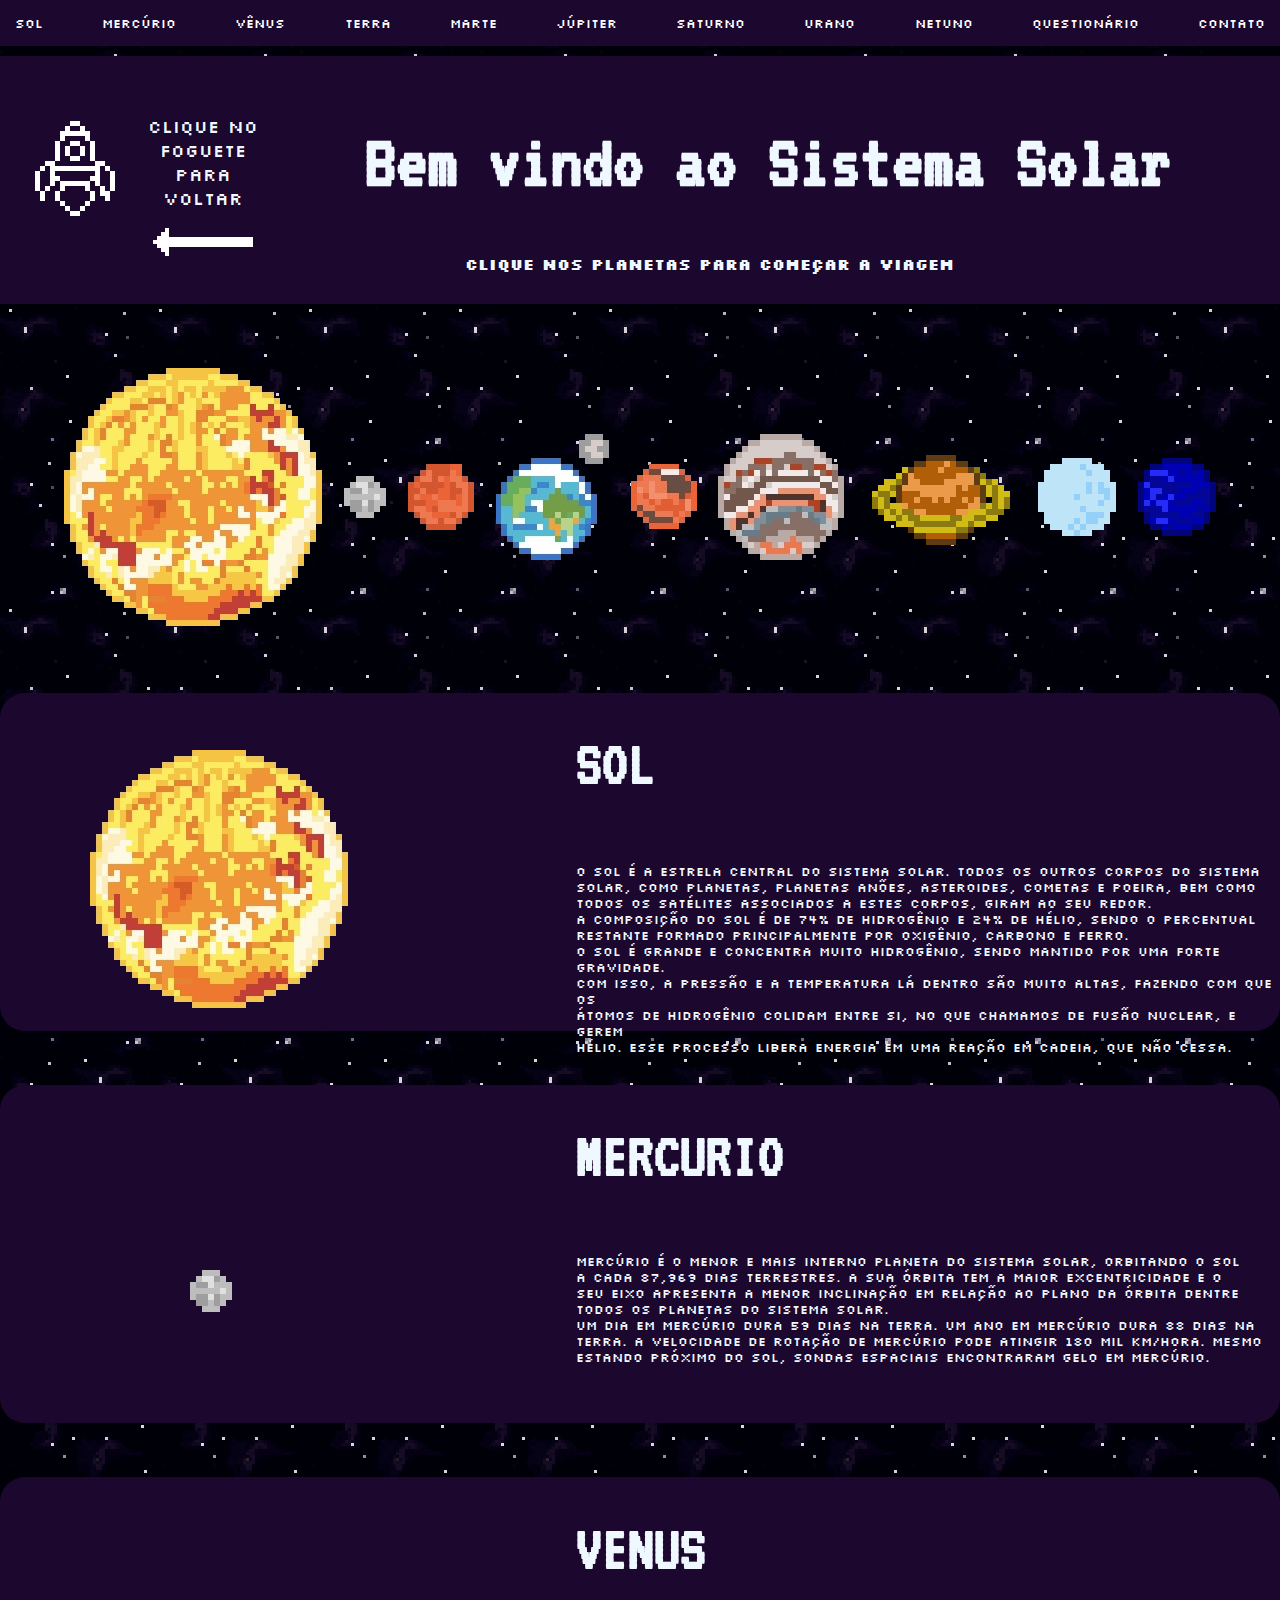
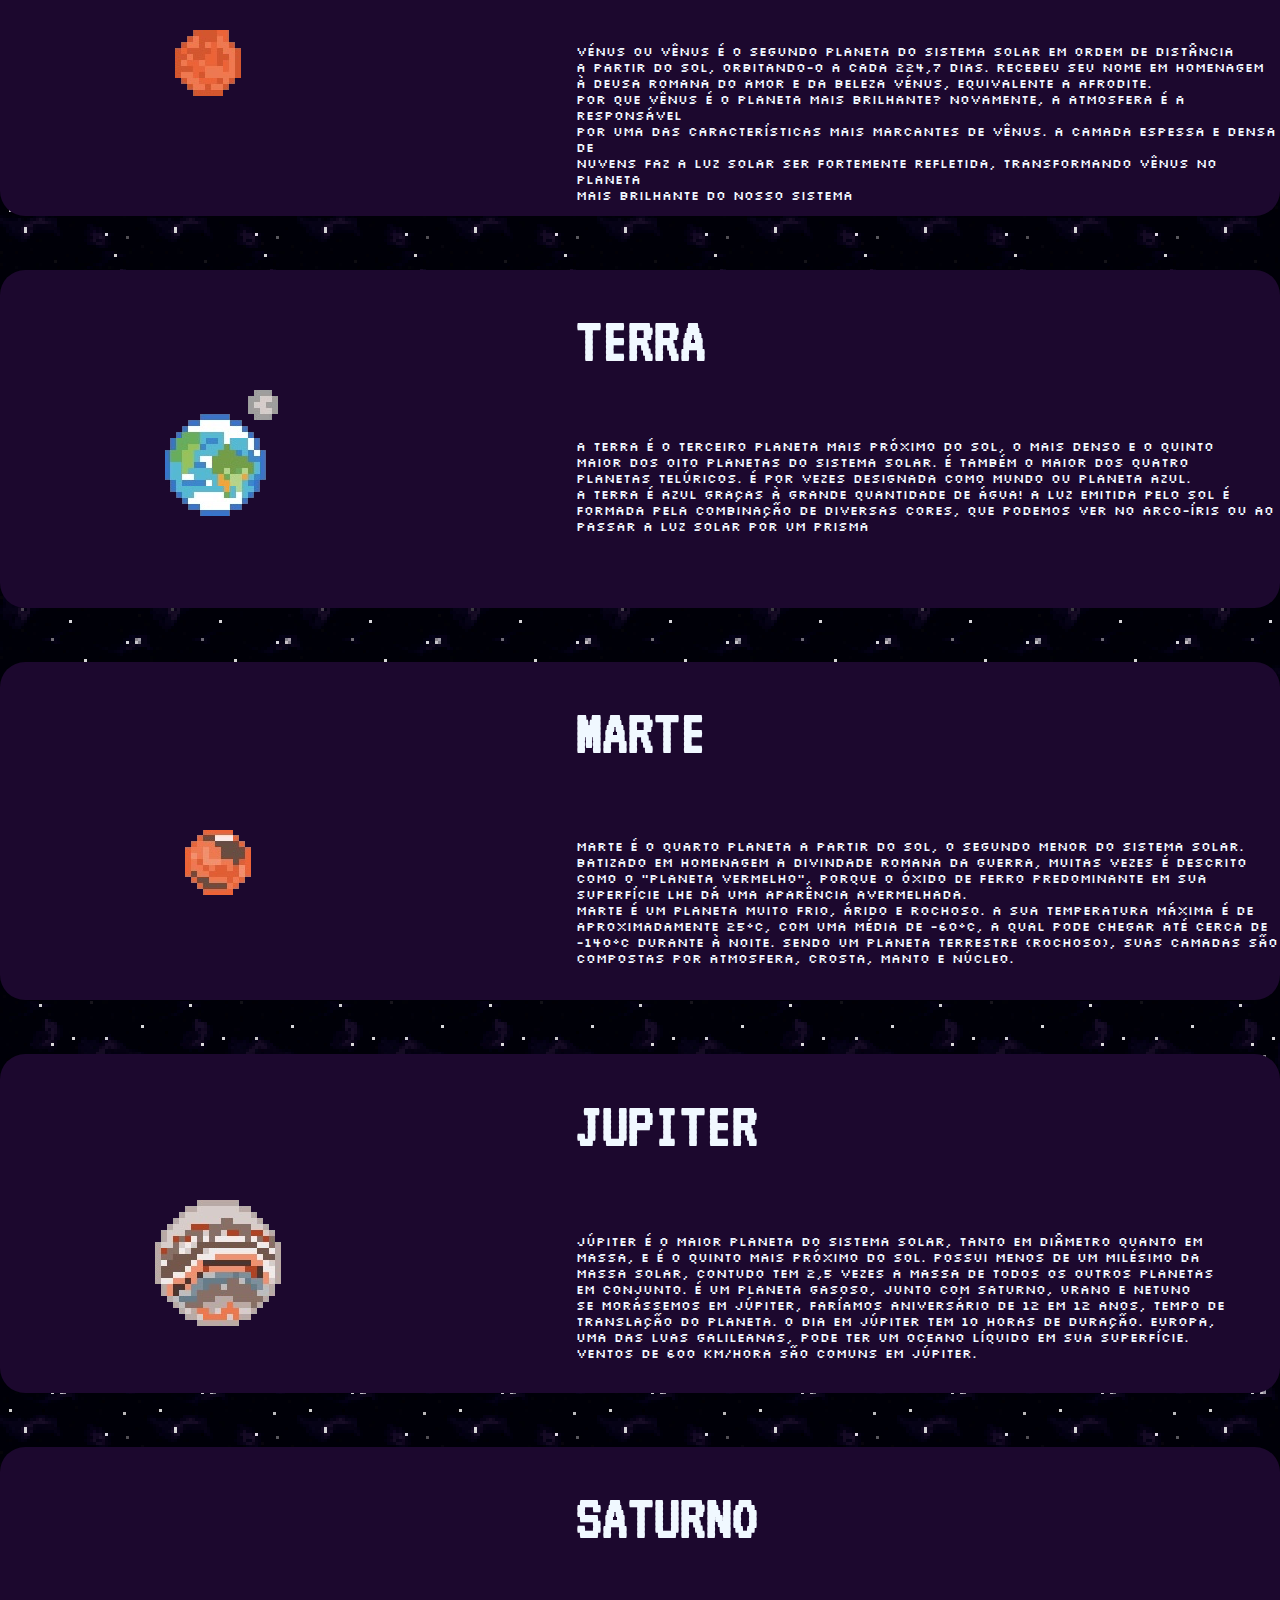
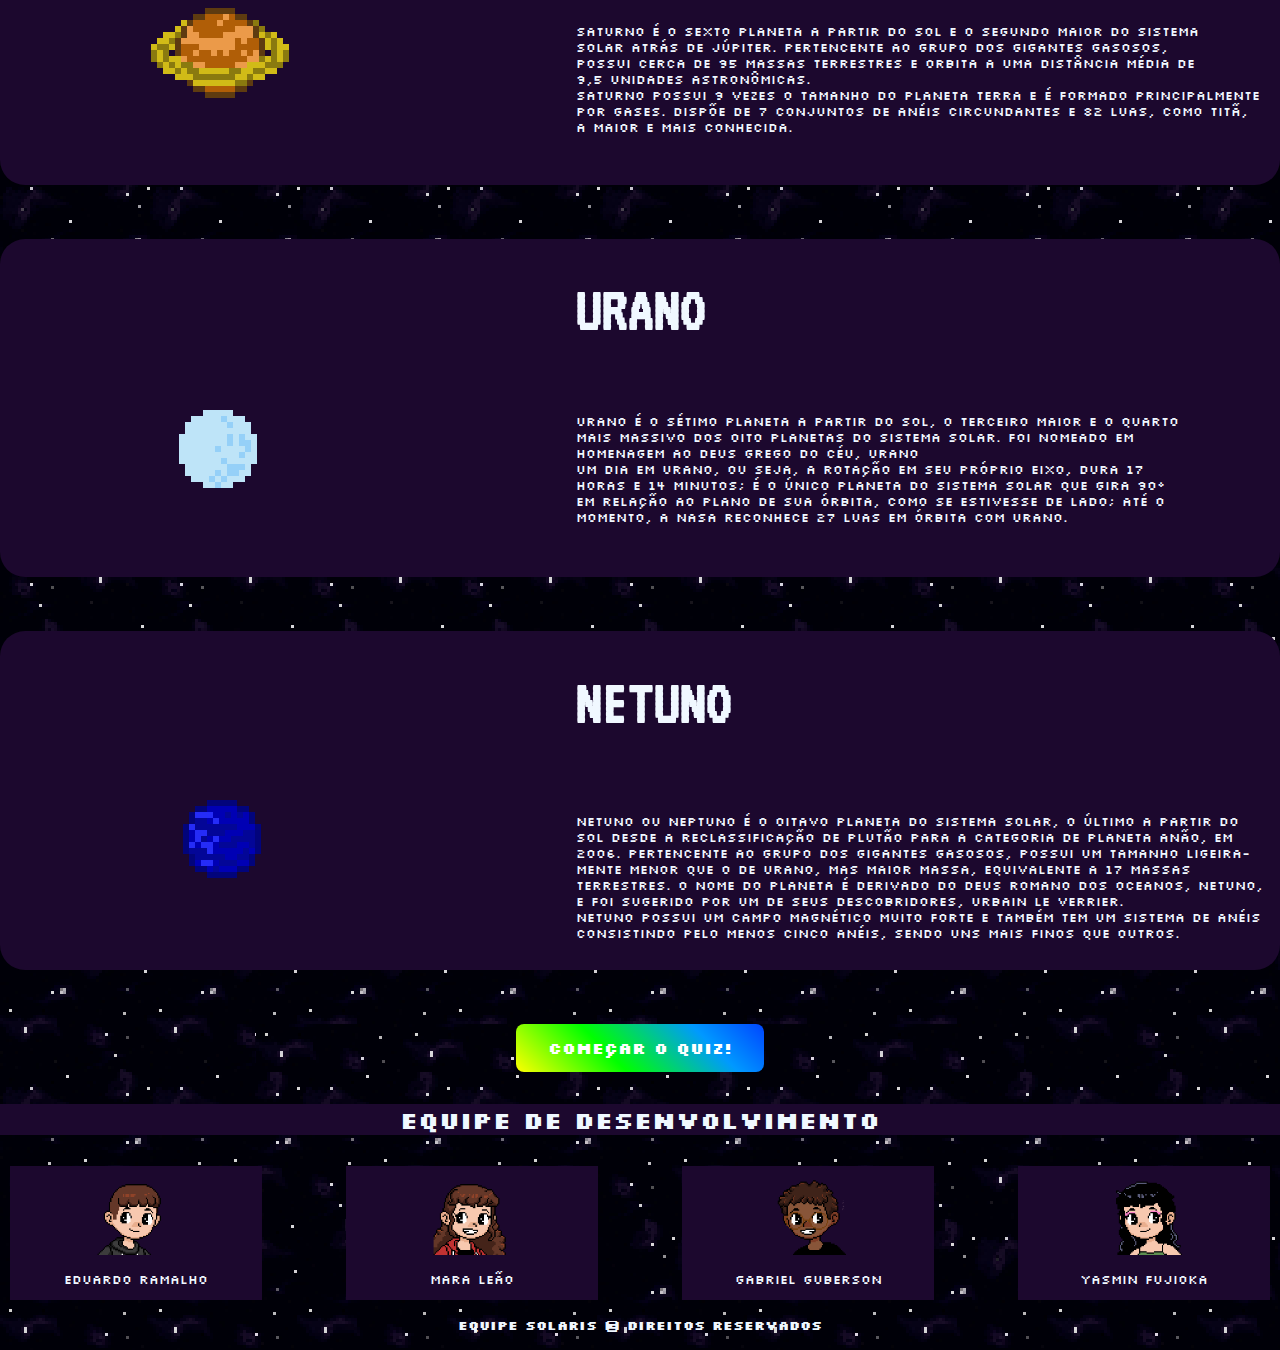
==== commit 27dc056f: "Update index.html - Update" ====
--- a/index.html
+++ b/index.html
@@ -199,7 +199,7 @@
           </div>
         </div>
         <div class="controls-conteiner">
-          <button class="comecar-quiz button botton-rgb">Começar Quiz!</button>
+          <button class="comecar-quiz button botton-rgb">Começar o Quiz!</button>
           <button class="proxima-questao button hide">Próxima pergunta</button>
         </div>
       </div>
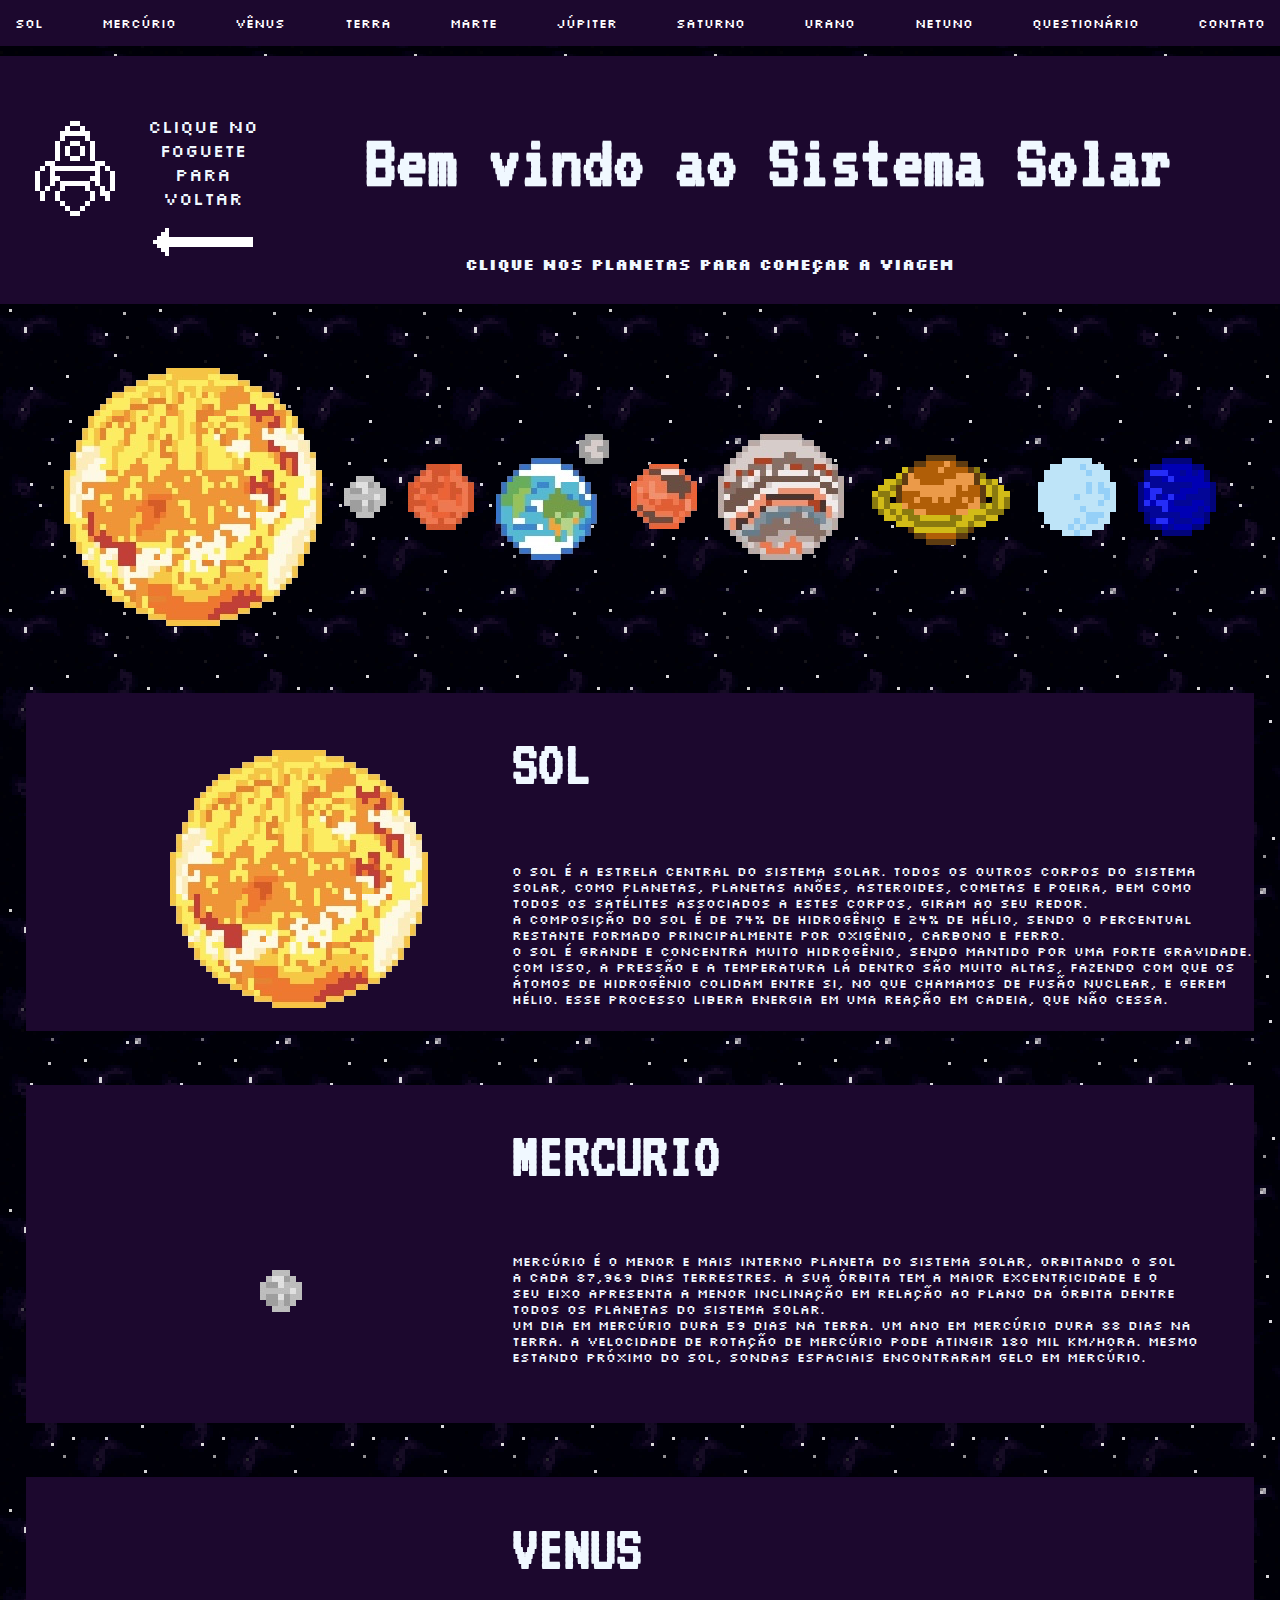
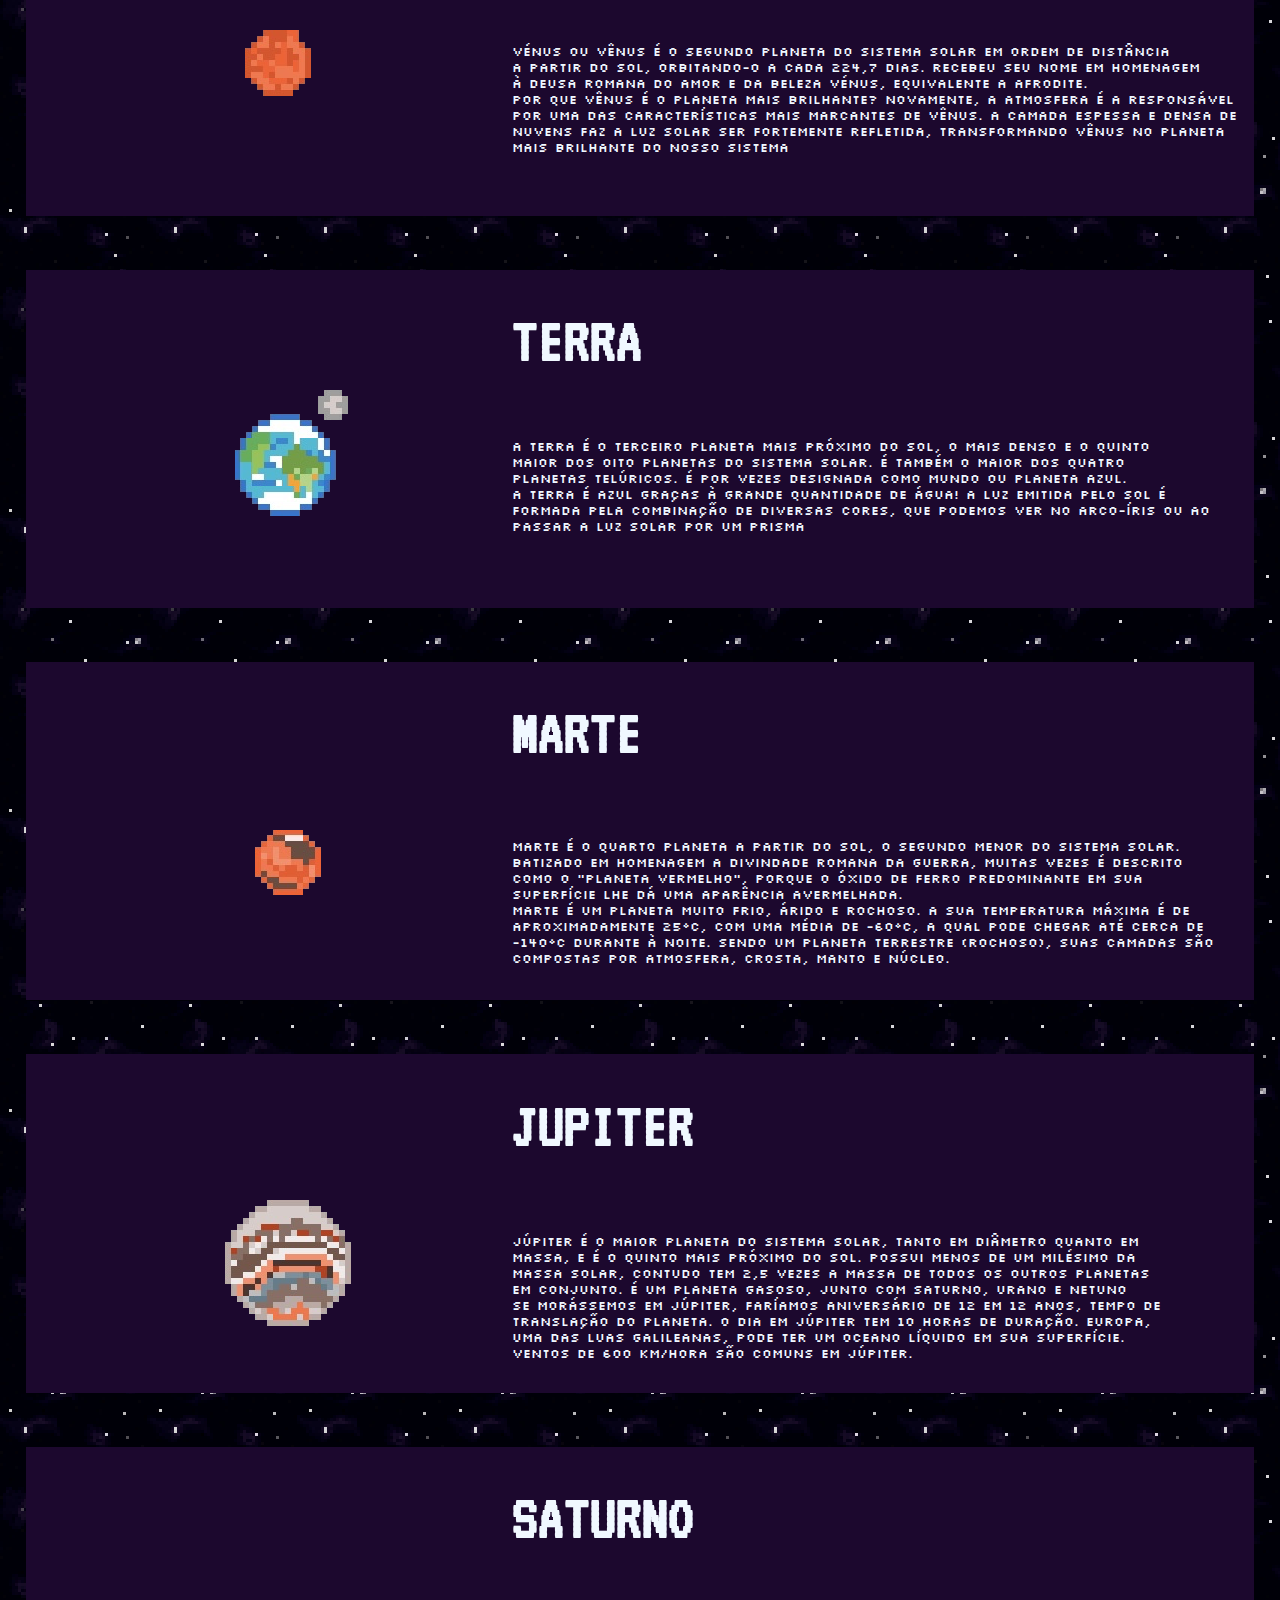
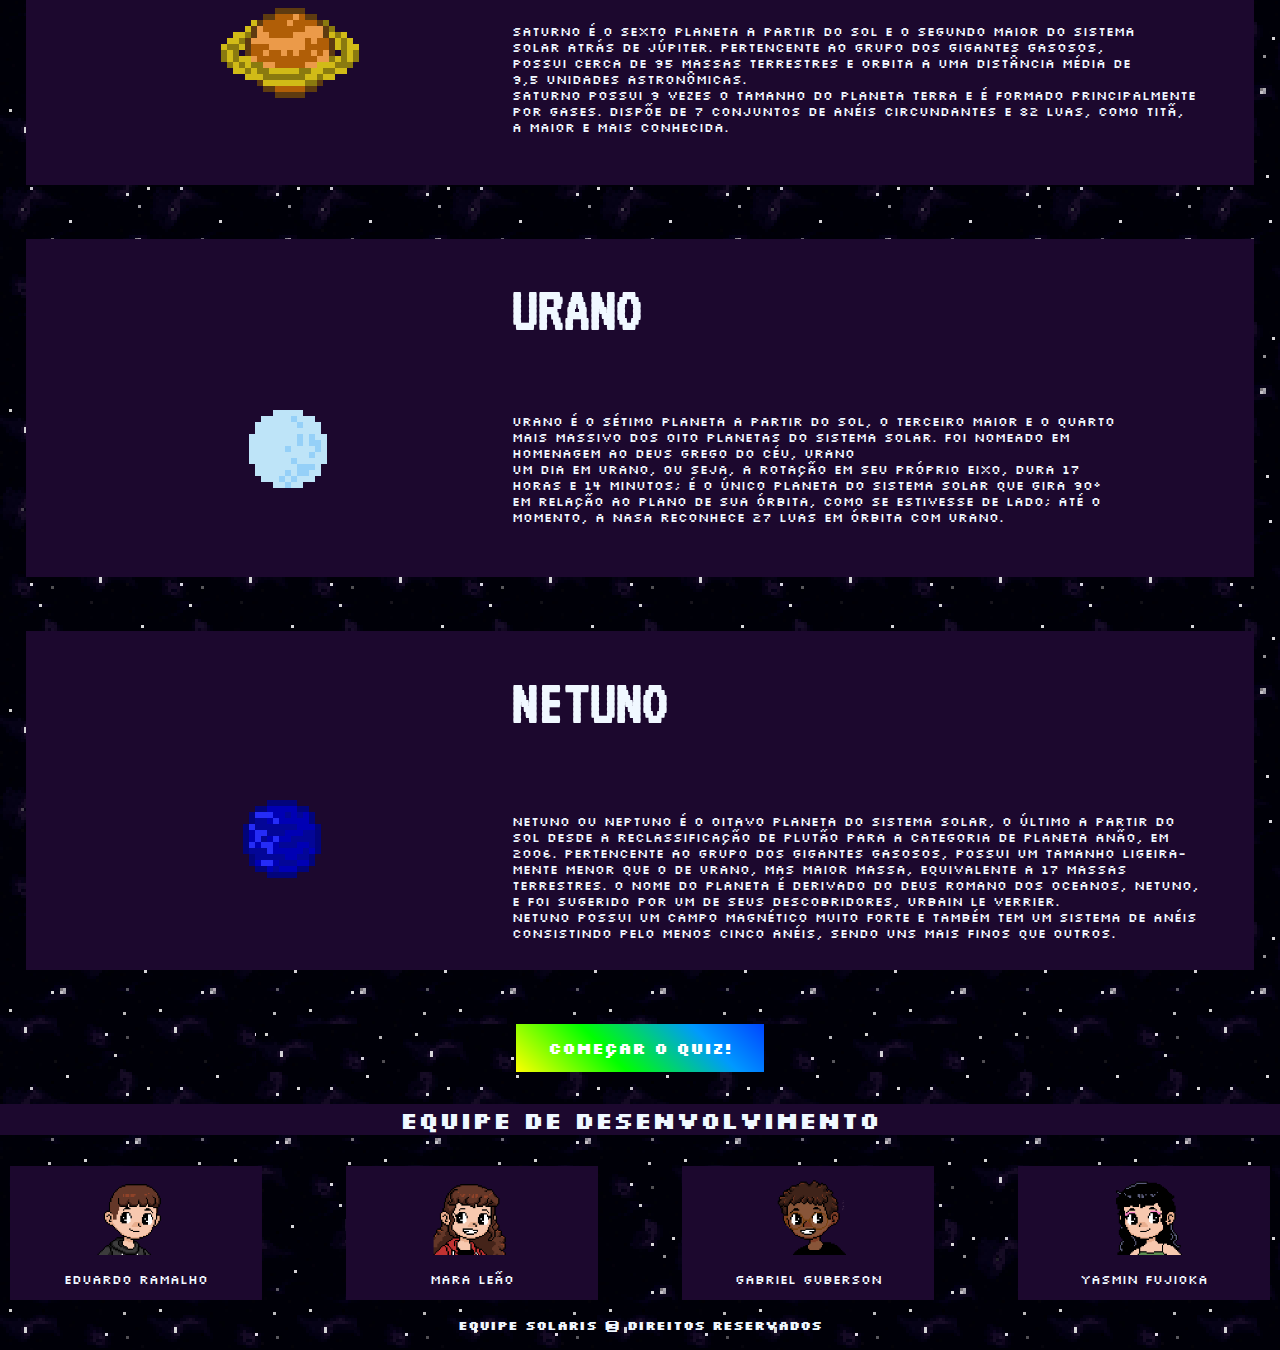
==== commit 0039ca6d: "deixei os planetas e a navegacao mais dinamica" ====
--- a/index.html
+++ b/index.html
@@ -49,21 +49,21 @@
     <section>
         <section class="planetas">
         
-            <a href="index.html#navsol"><img src="assets/sol-pixel.png"  alt="Sol"></a>   
-            <a href="index.html#navmercurio"><img src="assets/mercurio-pixel.png" alt="Mercúrio"></a>
-            <a href="index.html#navvenus"><img src="assets/venus-pixel.png" alt="Vênus"></a>
-            <a href="index.html#navterra"><img src="assets/terra-pixel.png" alt="Terra"></a>
-            <a href="index.html#navmarte"><img src="assets/marte-pixel.png" alt="Marte"></a>   
-            <a href="index.html#navjupiter"><img src="assets/jupiter-pixel.png" alt="Júpiter"></a>   
-            <a href="index.html#navsaturno"><img src="assets/saturno-pixel.png" alt="Saturno"></a>  
-            <a href="index.html#navurano"><img src="assets/urano-pixel.png"  alt="Urano"></a>   
-            <a href="index.html#navnetuno"> <img src="assets/netuno-pixel.png" alt="Netuno"></a>
+            <a href="index.html#navsol"><img src="assets/sol-pixel.png"  alt="Sol" class="hoverplanetas"></a>   
+            <a href="index.html#navmercurio"><img src="assets/mercurio-pixel.png" alt="Mercúrio" class="hoverplanetas"></a>
+            <a href="index.html#navvenus"><img src="assets/venus-pixel.png" alt="Vênus" class="hoverplanetas"></a>
+            <a href="index.html#navterra"><img src="assets/terra-pixel.png" alt="Terra" class="hoverplanetas"></a>
+            <a href="index.html#navmarte"><img src="assets/marte-pixel.png" alt="Marte" class="hoverplanetas"></a>   
+            <a href="index.html#navjupiter"><img src="assets/jupiter-pixel.png" alt="Júpiter" class="hoverplanetas"></a>   
+            <a href="index.html#navsaturno"><img src="assets/saturno-pixel.png" alt="Saturno" class="hoverplanetas"></a>  
+            <a href="index.html#navurano"><img src="assets/urano-pixel.png"  alt="Urano" class="hoverplanetas"></a>   
+            <a href="index.html#navnetuno"> <img src="assets/netuno-pixel.png" alt="Netuno" class="hoverplanetas"></a>
         </section>
       
        <section class="Tplanetas">
              
             <h2 class="trivia" id="navsol">SOL</h2>
-           <p class="Tsol">
+            <p class="Tsol">
                 O Sol é a estrela central do Sistema Solar. Todos os outros corpos do Sistema<br>
                 Solar,  como planetas, planetas anões, asteroides, cometas e poeira, bem como<br>
                 todos os satélites associados a estes corpos, giram ao seu redor.<br>
--- a/index.css
+++ b/index.css
@@ -53,7 +53,7 @@
 
 h2 {
     font-size: 500%;
-    padding-left: 45%;
+    padding-left: 38%;
     padding-top: 3%;
     font-family: 'vt323',monospace;
 }
@@ -69,6 +69,14 @@
 a {
     color:#FFF; 
     text-decoration: none;
+}
+
+a:hover{
+    color: #4dad59;
+}
+
+img.hoverplanetas:hover{
+    transform: scale(1.3);
 }
 
 section.planetas {
@@ -81,12 +89,13 @@
 .trivia {
     background-color: #1c082e;
     height: 300px;
-    border-radius: 25px;
+    margin-left: 2%;
+    margin-right: 2%
 }
 
 img.S1 {
 
-    left:90px;
+    left:170px;
     top: 750px;
     position: absolute;
     
@@ -94,21 +103,21 @@
 }
 
 .Tsol {
-    left: 45%;
+    left: 40%;
     top: 850px;
     position: absolute;
     justify-self: auto;
 }
 
 img.M1 {
-    left: 190px;
+    left: 260px;
     top: 1270px;
     position: absolute;
     
 }
 
 .Tmer {
-    left:45%;
+    left:40%;
     top: 1240px;
     position: absolute;
     justify-self: auto;
@@ -116,56 +125,56 @@
 
 img.V1{
 
-    left: 175px;
+    left: 245px;
     top: 1630px;
     position: absolute;
     
 }
 
 .Tven {
-    left: 45%;
+    left: 40%;
     top: 1630px;
     position: absolute;
     justify-self: auto;
 }
 
 img.T1 {
-    left: 165px;
+    left: 235px;
     top: 1990px;
     position: absolute;
   
 }
 
 .Tter {
-    left: 45%;
+    left: 40%;
     top: 2025px;
     position: absolute;
     justify-self: auto;
 }
 
 img.MA1{
-    left: 185px;
+    left: 255px;
     top: 2430px;
     position: absolute;
     
 }
 
 .Tmar {
-    left:  45%;
+    left:  40%;
     top: 2425px;
     position: absolute;
     justify-self: auto;
 }
 
 img.J1{
-    left: 155px;
+    left: 225px;
     top: 2800px;
     position: absolute;
    
 }
 
 .Tjup {
-    left: 45%;
+    left: 40%;
     top: 2820px;
     position: absolute;
     justify-self: auto;
@@ -174,14 +183,14 @@
 
 img.SA1 {
 
-    left: 145px;
+    left: 215px;
     top: 3190px;
     position: absolute;
     
 }
 
 .Tsat {
-    left:  45%;
+    left:  40%;
     top: 3210px;
     position: absolute;
     justify-self: auto;
@@ -189,14 +198,14 @@
 
 img.U1 {
 
-    left: 179px;
+    left: 249px;
     top: 3610px;
     position: absolute;
    
 }
 
 .Tura {
-    left:  45%;
+    left:  40%;
     top: 3600px;
 
     position: absolute;
@@ -205,14 +214,14 @@
 
 img.N1 {
 
-    left: 183px;
+    left: 243px;
     top: 4000px;
     position: absolute;
     
 }
 
 .Tnet {
-    left:  45%;
+    left:  40%;
     top: 4000px;
     position: absolute;
     justify-self: auto;
@@ -355,7 +364,6 @@
     transition: filter 0.1s;
     background:linear-gradient(45deg,  #ffff00, #00ff00, #0099ff, #001aff, #a200ff, #ff0055, #ff0000);
     background-size: 250%;
-    border-radius: 8px;
     animation: AnimarBorda 15s linear infinite;
 }
 
@@ -367,5 +375,4 @@
     100%{
         background-position: 300%;
     }
-}
-
+}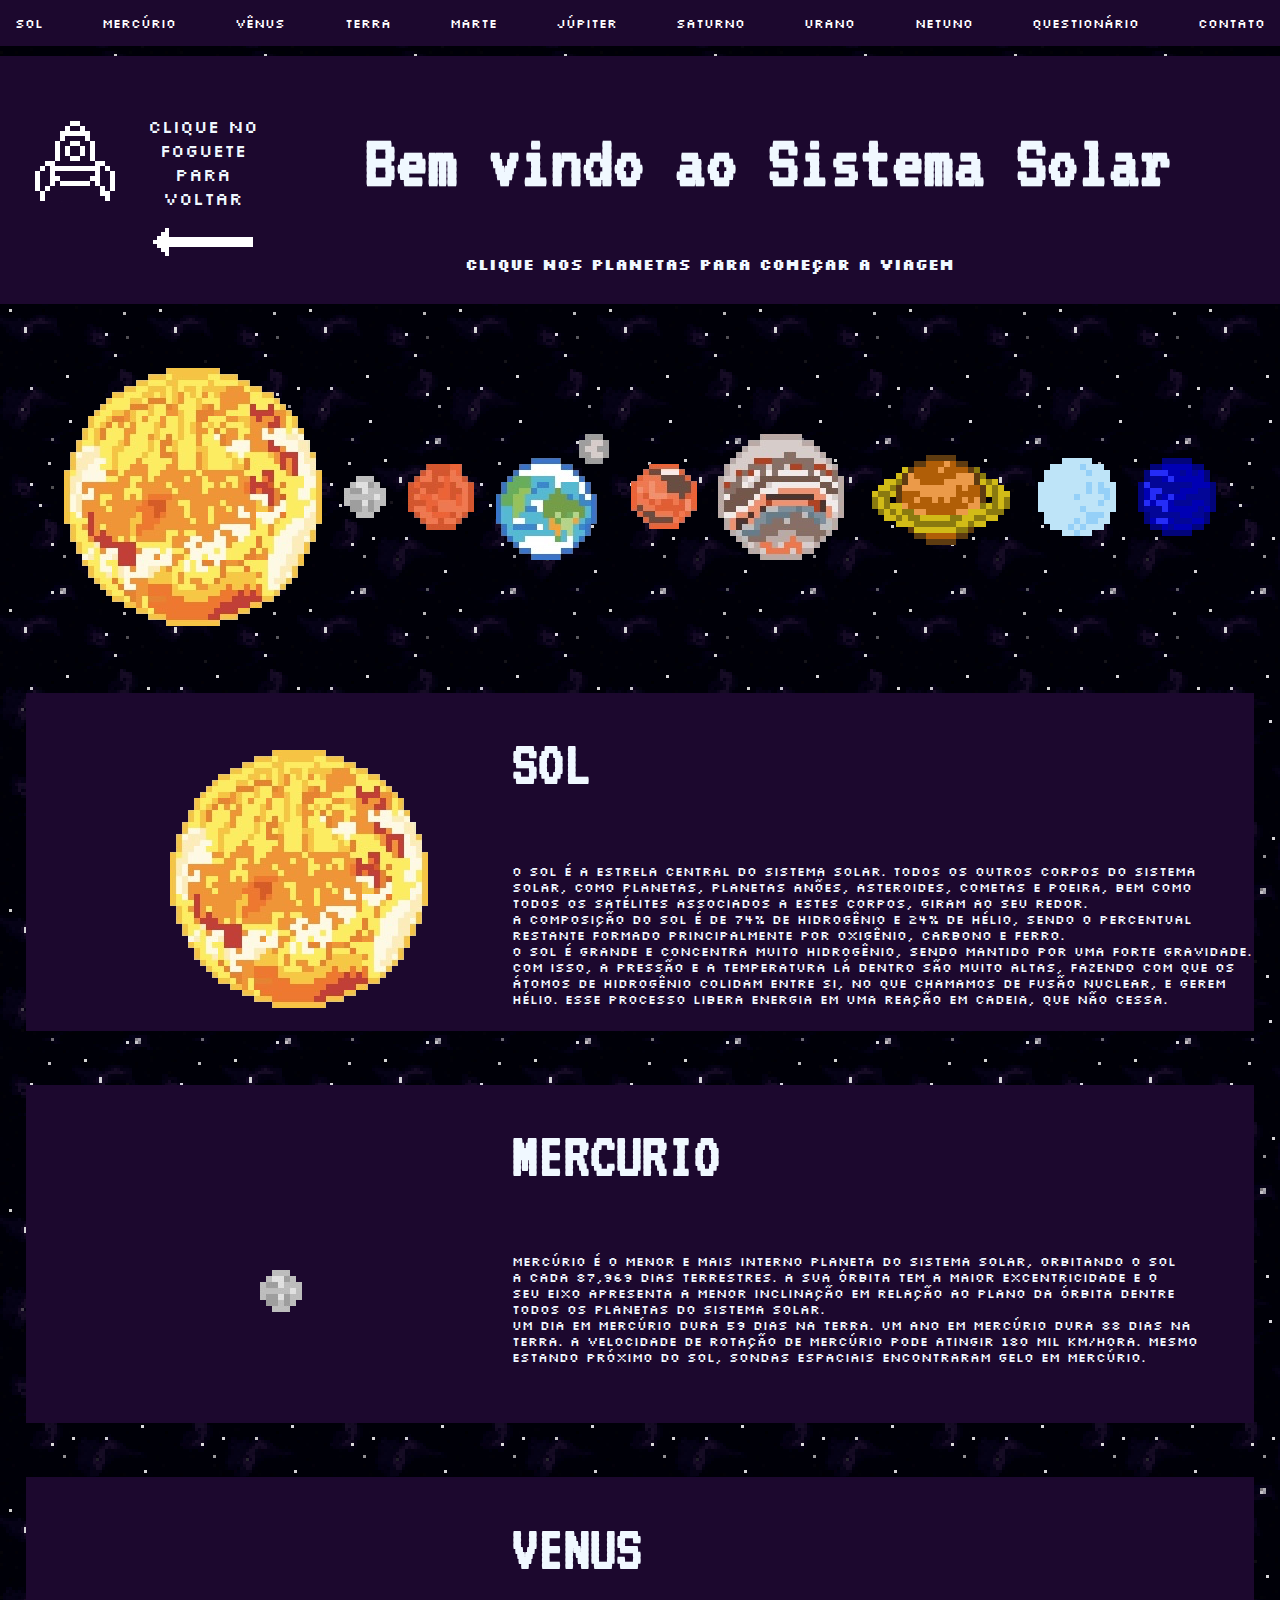
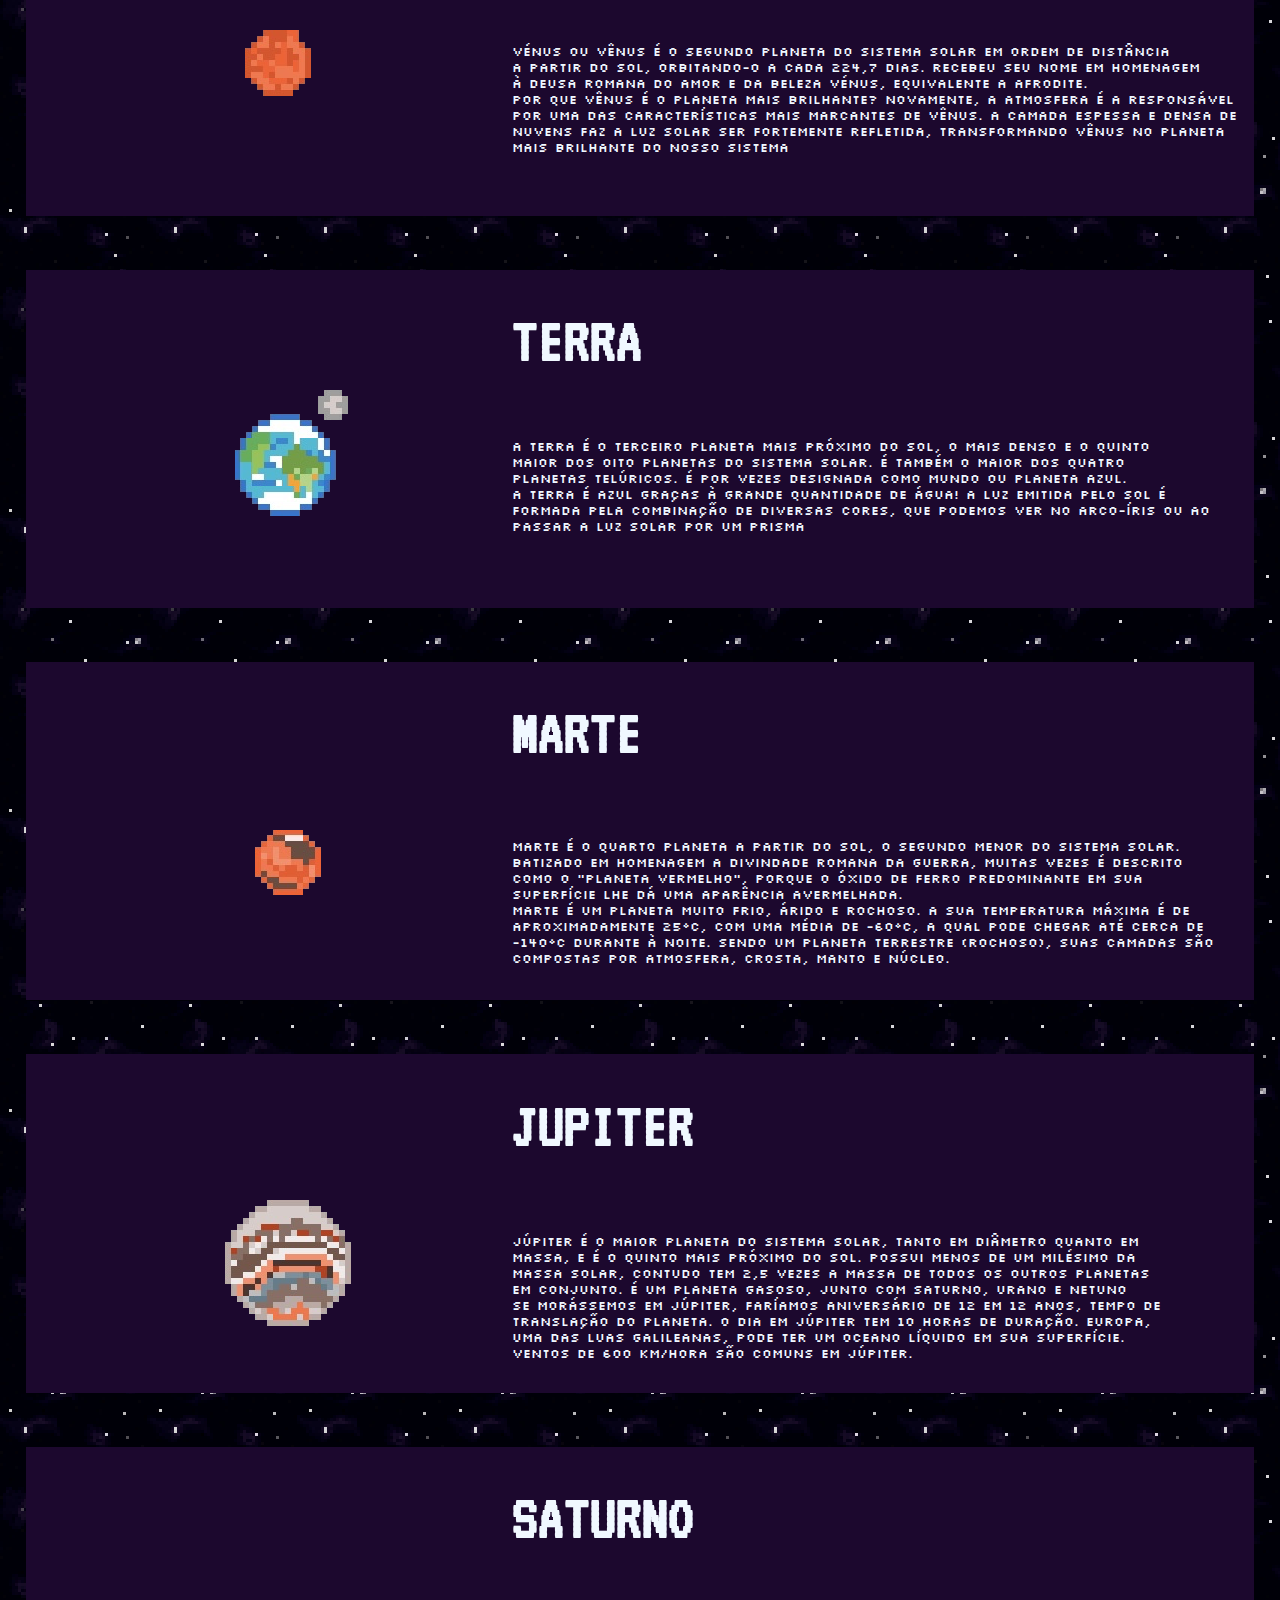
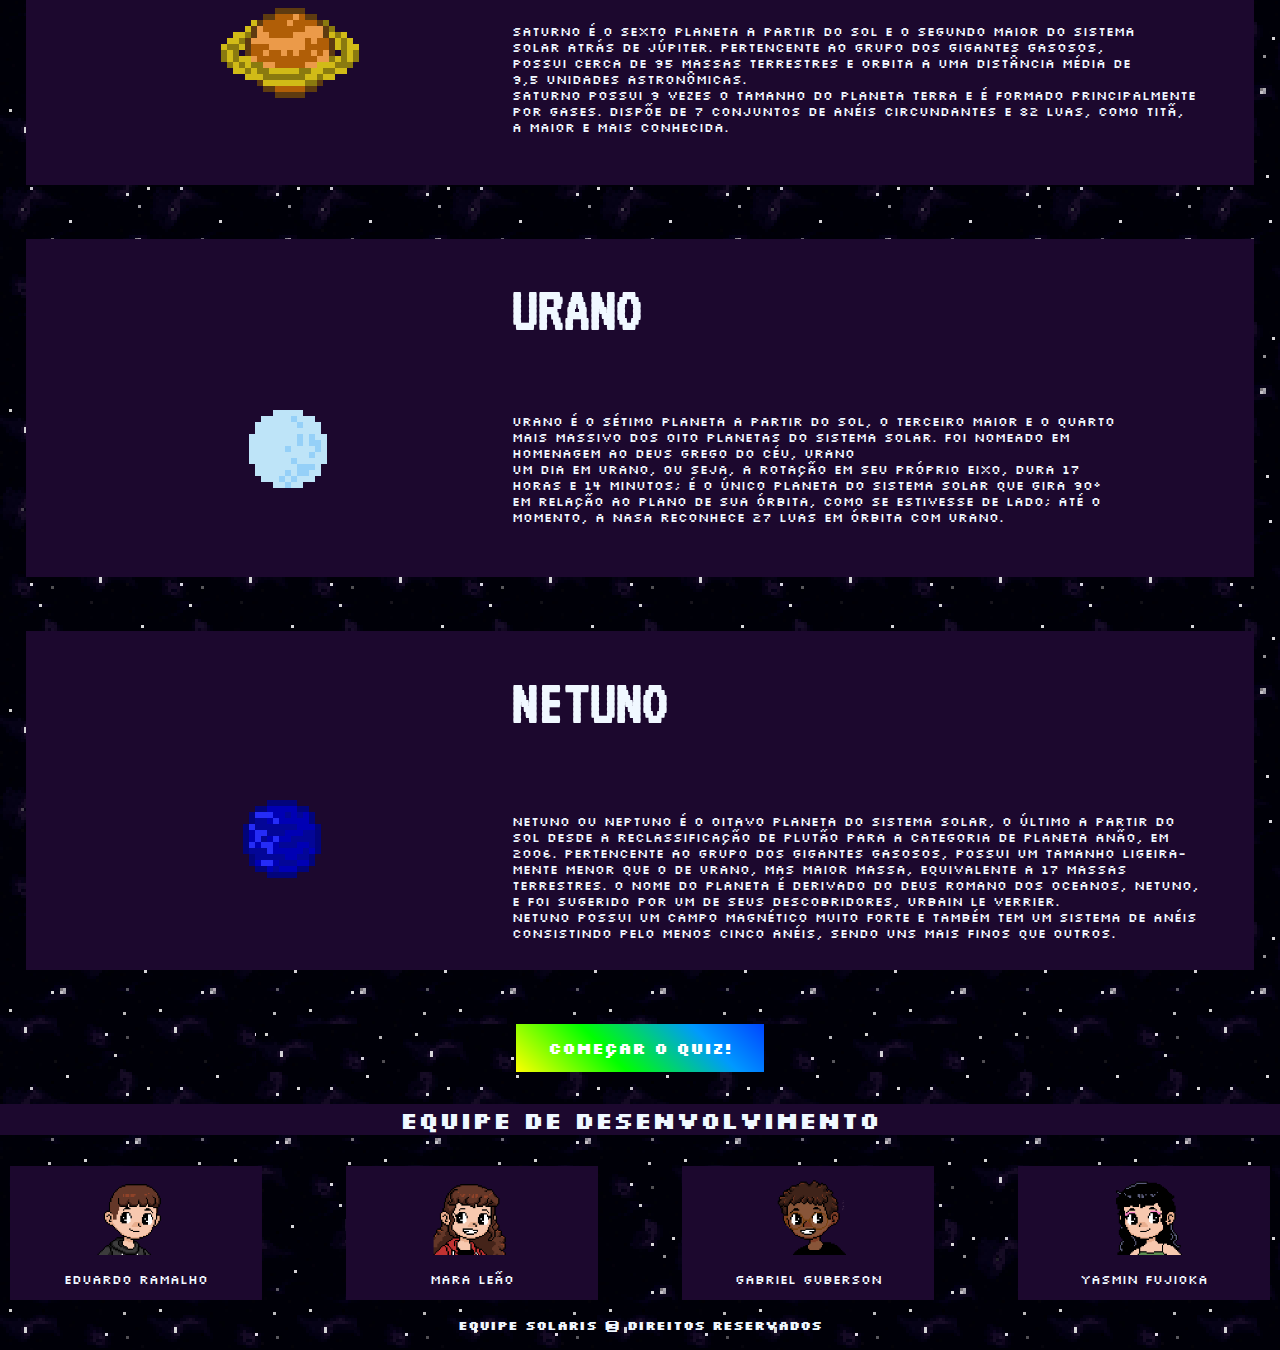
==== commit 7a781b5b: "dinamização do foguete" ====
--- a/index.html
+++ b/index.html
@@ -32,7 +32,7 @@
     
     <header>
         <section>
-            <a href="index.html#home"><img src="assets/foguete.png" class="foguete"></a>
+           <a href="index.html#home"><img src="assets/foguetesemfoguinho.png" class="foguete" id='foguetinho' onclick="alterarImagem('foguetinho', 'foguetesemfoguinho.png')"></a>
         </section>
 
         <section class="ind_foguete">
@@ -49,15 +49,15 @@
     <section>
         <section class="planetas">
         
-            <a href="index.html#navsol"><img src="assets/sol-pixel.png"  alt="Sol" class="hoverplanetas"></a>   
-            <a href="index.html#navmercurio"><img src="assets/mercurio-pixel.png" alt="Mercúrio" class="hoverplanetas"></a>
-            <a href="index.html#navvenus"><img src="assets/venus-pixel.png" alt="Vênus" class="hoverplanetas"></a>
-            <a href="index.html#navterra"><img src="assets/terra-pixel.png" alt="Terra" class="hoverplanetas"></a>
-            <a href="index.html#navmarte"><img src="assets/marte-pixel.png" alt="Marte" class="hoverplanetas"></a>   
-            <a href="index.html#navjupiter"><img src="assets/jupiter-pixel.png" alt="Júpiter" class="hoverplanetas"></a>   
-            <a href="index.html#navsaturno"><img src="assets/saturno-pixel.png" alt="Saturno" class="hoverplanetas"></a>  
-            <a href="index.html#navurano"><img src="assets/urano-pixel.png"  alt="Urano" class="hoverplanetas"></a>   
-            <a href="index.html#navnetuno"> <img src="assets/netuno-pixel.png" alt="Netuno" class="hoverplanetas"></a>
+            <a href="index.html#navsol"><img src="assets/planetas/sol-pixel.png"  alt="Sol" class="hoverplanetas"></a>   
+            <a href="index.html#navmercurio"><img src="assets/planetas/mercurio-pixel.png" alt="Mercúrio" class="hoverplanetas"></a>
+            <a href="index.html#navvenus"><img src="assets/planetas/venus-pixel.png" alt="Vênus" class="hoverplanetas"></a>
+            <a href="index.html#navterra"><img src="assets/planetas/terra-pixel.png" alt="Terra" class="hoverplanetas"></a>
+            <a href="index.html#navmarte"><img src="assets/planetas/marte-pixel.png" alt="Marte" class="hoverplanetas"></a>   
+            <a href="index.html#navjupiter"><img src="assets/planetas/jupiter-pixel.png" alt="Júpiter" class="hoverplanetas"></a>   
+            <a href="index.html#navsaturno"><img src="assets/planetas/saturno-pixel.png" alt="Saturno" class="hoverplanetas"></a>  
+            <a href="index.html#navurano"><img src="assets/planetas/urano-pixel.png"  alt="Urano" class="hoverplanetas"></a>   
+            <a href="index.html#navnetuno"> <img src="assets/planetas/netuno-pixel.png" alt="Netuno" class="hoverplanetas"></a>
         </section>
       
        <section class="Tplanetas">
@@ -78,7 +78,7 @@
 
 
             </p>
-            <img src="assets/sol-pixel.png" class="S1"/>
+            <img src="assets/planetas/sol-pixel.png" class="S1"/>
 
             <h2 class="trivia" id="navmercurio">MERCURIO</h2>
             <p class="Tmer">
@@ -91,7 +91,7 @@
                    Terra. A velocidade de rotação de Mercúrio pode atingir 180 mil km/hora. Mesmo <br>
                    estando próximo do Sol, sondas espaciais encontraram gelo em Mercúrio.<br>
           </p>    
-         <img src="assets/mercurio-pixel.png" class="M1"/>
+         <img src="assets/planetas/mercurio-pixel.png" class="M1"/>
 
             <h2 class="trivia" id="navvenus">VENUS</h2>
             <p class="Tven">
@@ -105,7 +105,7 @@
                    mais brilhante do nosso sistema
                 
          </p>
-         <img src="assets/venus-pixel.png" class="V1"/>
+         <img src="assets/planetas/venus-pixel.png" class="V1"/>
 
             <h2 class="trivia" id="navterra">TERRA</h2>
             <p class="Tter">
@@ -117,7 +117,7 @@
                 formada pela combinação de diversas cores, que podemos ver no arco-íris ou ao<br>
                 passar a luz solar por um prisma
          </p>
-         <img src="assets/terra-pixel.png" class="T1"/>
+         <img src="assets/planetas/terra-pixel.png" class="T1"/>
 
             <h2 class="trivia" id="navmarte">MARTE</h2>
             <p class="Tmar">
@@ -131,7 +131,7 @@
                 -140°C durante à noite. Sendo um planeta terrestre (rochoso), suas camadas são<br>
                 compostas por atmosfera, crosta, manto e núcleo.<br>
          </p>
-         <img src="assets/marte-pixel.png" class="MA1"/>
+         <img src="assets/planetas/marte-pixel.png" class="MA1"/>
 
             <h2 class="trivia" id="navjupiter">JUPITER</h2>
             <p class="Tjup">
@@ -145,7 +145,7 @@
                 uma das Luas Galileanas, pode ter um oceano líquido em sua superfície. <br>
                 Ventos de 600 km/hora são comuns em Júpiter.<br>
          </p>
-         <img src="assets/jupiter-pixel.png" class="J1"/>
+         <img src="assets/planetas/jupiter-pixel.png" class="J1"/>
 
             <h2 class="trivia" id="navsaturno">SATURNO</h2>
             <p class="Tsat">
@@ -157,7 +157,7 @@
                 por gases. Dispõe de 7 conjuntos de anéis circundantes e 82 luas, como Titã,<br>
                  a maior e mais conhecida.<br>
          </p>
-         <img src="assets/saturno-pixel.png" class="SA1"/>
+         <img src="assets/planetas/saturno-pixel.png" class="SA1"/>
 
             <h2 class="trivia" id="navurano">URANO</h2>
             <p class="Tura">
@@ -169,7 +169,7 @@
                 plano de sua órbita, como se estivesse de lado; Até o <br>momento, a Nasa
                  reconhece 27 luas em órbita com Urano.<br>
          </p>
-         <img src="assets/urano-pixel.png" class="U1"/>
+         <img src="assets/planetas/urano-pixel.png" class="U1"/>
             
             <h2 class="trivia" id="navnetuno">NETUNO</h2>
             <p class="Tnet">
@@ -184,7 +184,7 @@
                 Netuno possui um campo magnético muito forte e também tem um sistema de anéis consistindo
                 pelo menos cinco anéis, sendo uns mais finos que outros.<br>
          </p>
-         <img src="assets/netuno-pixel.png" class="N1"/>
+         <img src="assets/planetas/netuno-pixel.png" class="N1"/>
         </section>
     </section>
     
@@ -210,22 +210,22 @@
     
     <section class="footer_2">
         <footer class="conteudo_footer" >
-                <a href="https://github.com/eduardoramalhoz" id="animacao" target="_blank"><img src="assets/eduardo_icon.png" width="30%" class="inverter"></a>
+                <a href="https://github.com/eduardoramalhoz" id="animacao" target="_blank"><img src="assets/icons/eduardo_icon.png" width="30%" class="inverter"></a>
                 <p>Eduardo Ramalho</p>
         </footer>
         
         <footer class="conteudo_footer">
-                <a href="https://github.com/MaraLeao" id="animacao" target="_blank"><img src="assets/clara_icon.png" width="30%" class="inverter"></a>
+                <a href="https://github.com/MaraLeao" id="animacao" target="_blank"><img src="assets/icons/clara_icon.png" width="30%" class="inverter"></a>
                 <p>Mara Leão</p>
         </footer>
         
         <footer class="conteudo_footer">
-                <a href="https://github.com/Gabril64" id="animacao" target="_blank"><img src="assets/gabriel_icon.png" width="30%"></a>
+                <a href="https://github.com/Gabril64" id="animacao" target="_blank"><img src="assets/icons/gabriel_icon.png" width="30%"></a>
                 <p>Gabriel Guberson</p>
         </footer>
         
         <footer class="conteudo_footer">
-                <a href="https://github.com/YasRibeiroo" id="animacao" target="_blank"><img src="assets/yasmin_icon.png" width="30%"></a>
+                <a href="https://github.com/YasRibeiroo" id="animacao" target="_blank"><img src="assets/icons/yasmin_icon.png" width="30%"></a>
                 <p>Yasmin Fujioka</p>
         </footer>
     </section>
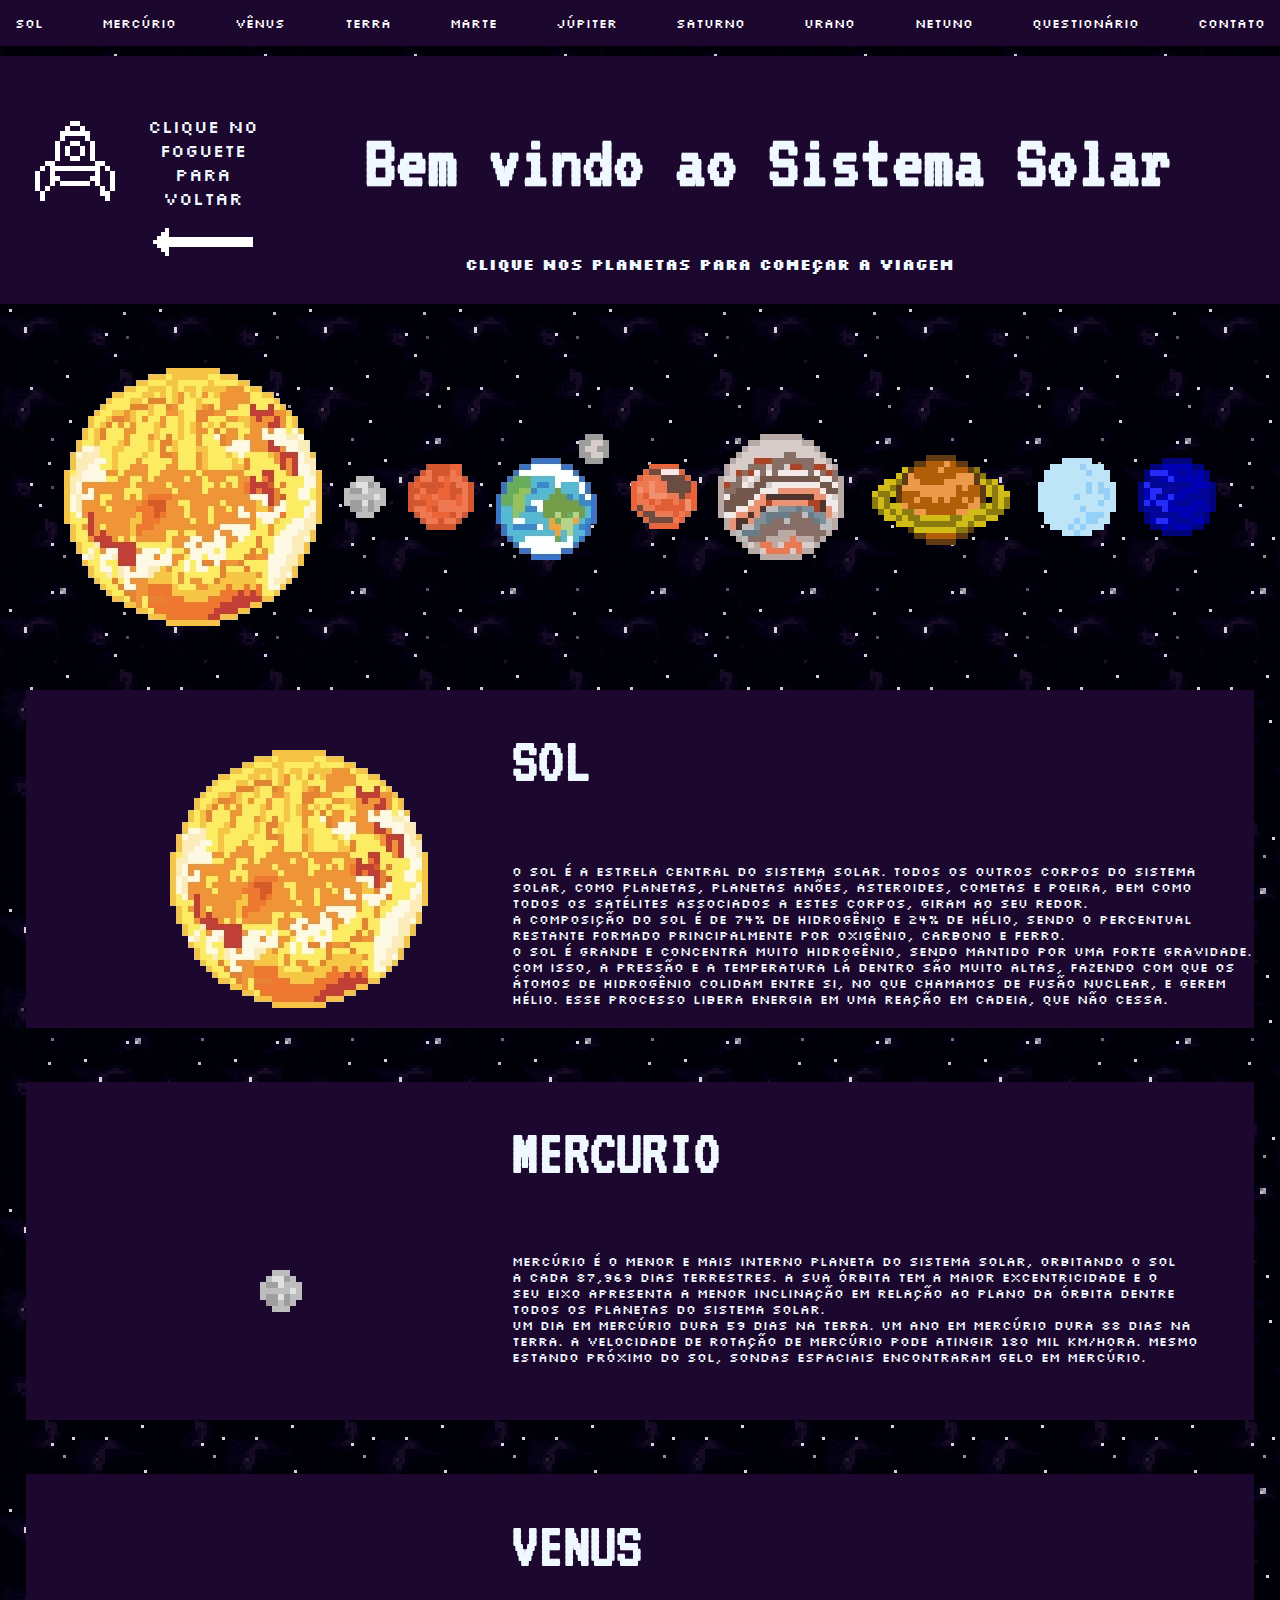
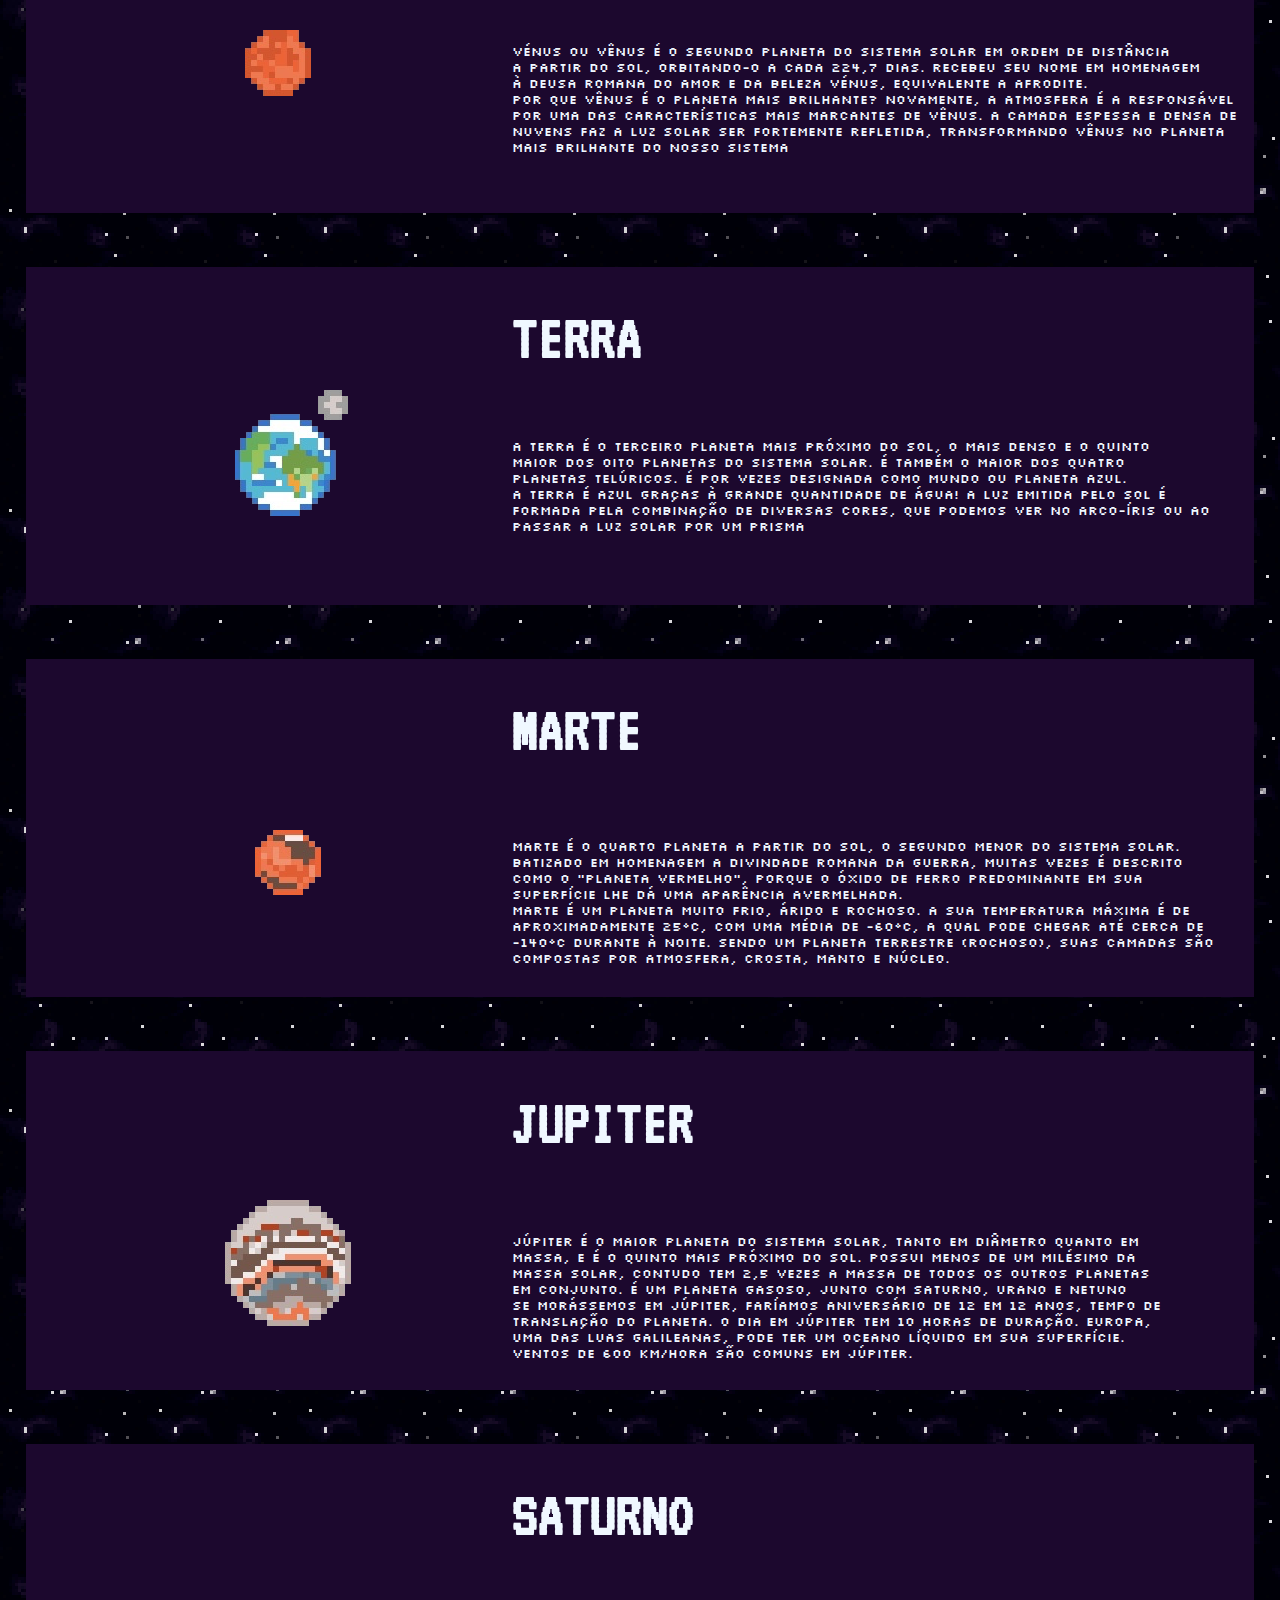
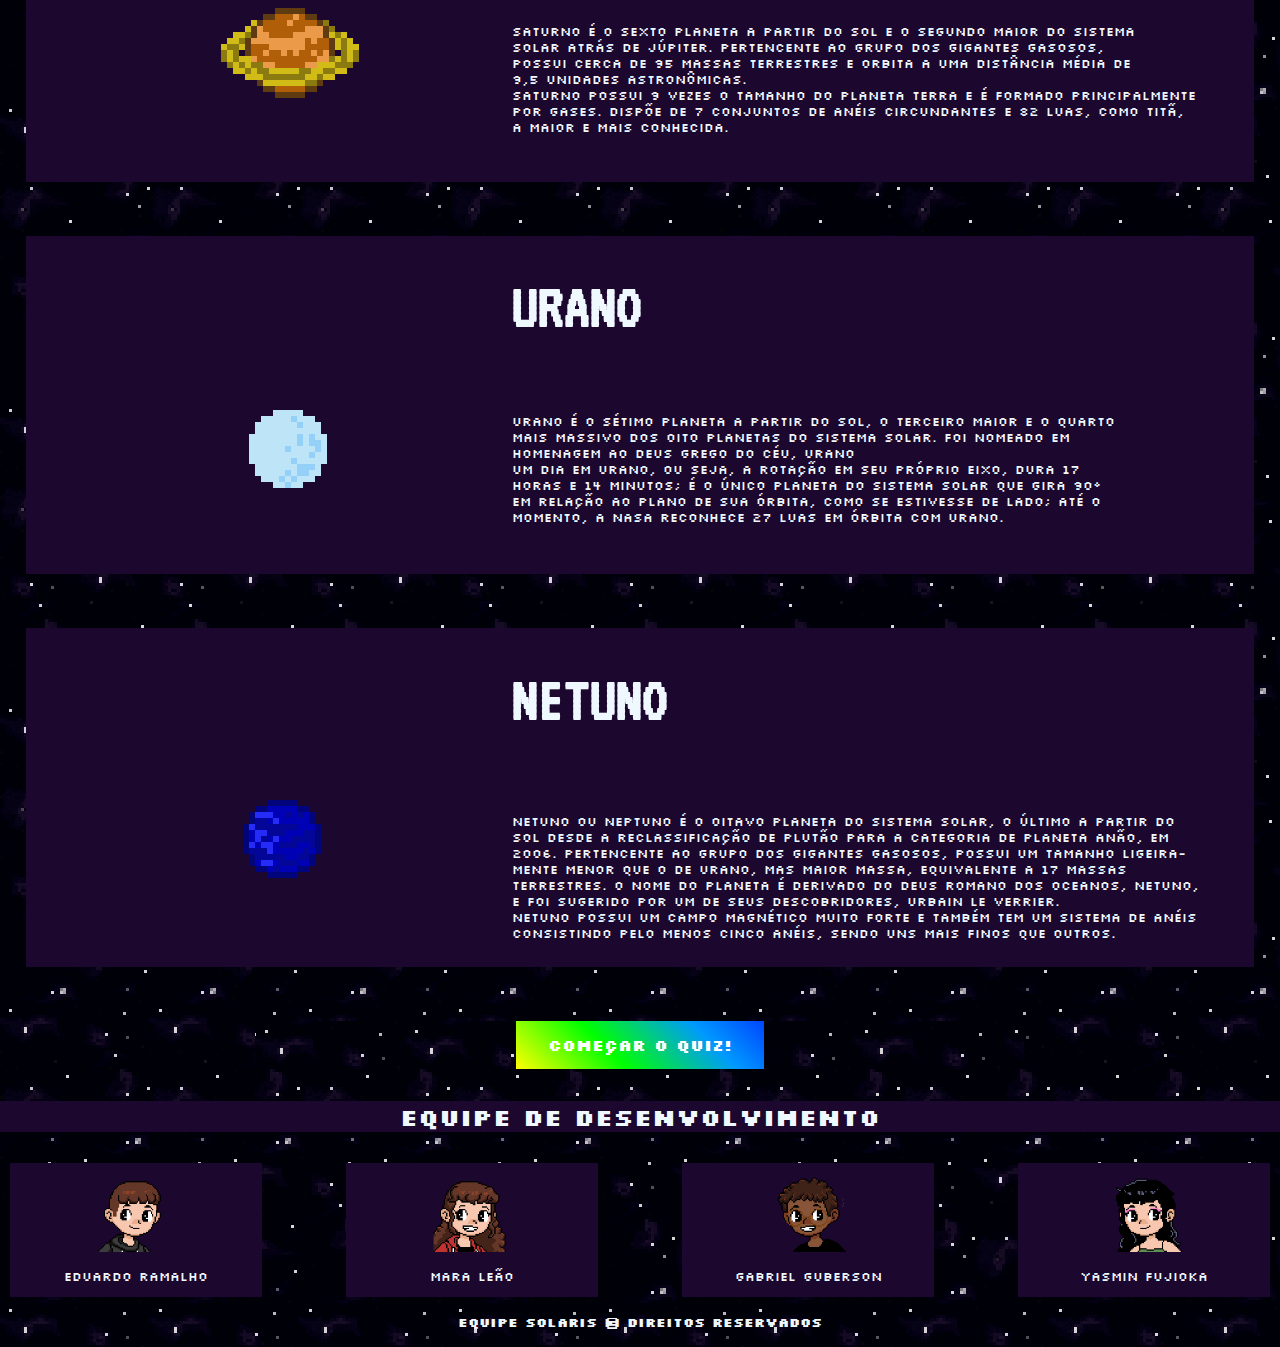
==== commit dca97f29: "centralização da ancoragem" ====
--- a/index.html
+++ b/index.html
@@ -8,31 +8,31 @@
     <link rel="stylesheet" type="text/css" href="index.css">
     <script src="index.js" async> </script>
 
-    <link rel="icon" type="image/png" href="assets/sol-pixel.png">
+    <link rel="icon" type="image/png" href="assets/planetas/sol-pixel.png">
 
     <link rel="preconnect" href="https://fonts.googleapis.com">
     <link rel="preconnect" href="https://fonts.gstatic.com" crossorigin>
-    <link href="https://fonts.googleapis.com/css2?family=DotGothic16&family=Press+Start+2P&family=Silkscreen&family=VT323&display=swap" rel="stylesheet">
+    <link href="https://fonts.googleapis.com/css2?family=Silkscreen&family=VT323&display=swap" rel="stylesheet">
     <title>Sistema Solar</title>
 </head>
 <body>
     <nav id="home">
-        <a href="index.html#navsol">Sol</a>
-        <a href="index.html#navmercurio">Mercúrio</a>
-        <a href="index.html#navvenus">Vênus</a>
-        <a href="index.html#navterra">Terra</a>
-        <a href="index.html#navmarte">Marte</a>
-        <a href="index.html#navjupiter">Júpiter</a>
-        <a href="index.html#navsaturno">Saturno</a>
-        <a href="index.html#navurano">Urano</a>
-        <a href="index.html#navnetuno">Netuno</a>
-        <a href="index.html#navquest">Questionário</a>
+        <a onclick="ancorarElemento('navsol')">Sol</a>
+        <a onclick="ancorarElemento('navmercurio')">Mercúrio</a>
+        <a onclick="ancorarElemento('navvenus')">Vênus</a>
+        <a onclick="ancorarElemento('navterra')">Terra</a>
+        <a onclick="ancorarElemento('navmarte')">Marte</a>
+        <a onclick="ancorarElemento('navjupiter')">Júpiter</a>
+        <a onclick="ancorarElemento('navsaturno')">Saturno</a>
+        <a onclick="ancorarElemento('navurano')">Urano</a>
+        <a onclick="ancorarElemento('navnetuno')">Netuno</a>
+        <a onclick="ancorarElemento('navquiz')">Questionário</a>
         <a href="contato.html">Contato</a>
     </nav>
     
     <header>
         <section>
-           <a href="index.html#home"><img src="assets/foguetesemfoguinho.png" class="foguete" id='foguetinho' onclick="alterarImagem('foguetinho', 'foguetesemfoguinho.png')"></a>
+           <a href="index.html#home"><img src="assets/foguetesemfoguinho.png" class="foguete" id='foguetinho' onclick="alterarImagem('foguetinho', 'foguetecomfoguinho.png')"></a>
         </section>
 
         <section class="ind_foguete">
@@ -49,15 +49,15 @@
     <section>
         <section class="planetas">
         
-            <a href="index.html#navsol"><img src="assets/planetas/sol-pixel.png"  alt="Sol" class="hoverplanetas"></a>   
-            <a href="index.html#navmercurio"><img src="assets/planetas/mercurio-pixel.png" alt="Mercúrio" class="hoverplanetas"></a>
-            <a href="index.html#navvenus"><img src="assets/planetas/venus-pixel.png" alt="Vênus" class="hoverplanetas"></a>
-            <a href="index.html#navterra"><img src="assets/planetas/terra-pixel.png" alt="Terra" class="hoverplanetas"></a>
-            <a href="index.html#navmarte"><img src="assets/planetas/marte-pixel.png" alt="Marte" class="hoverplanetas"></a>   
-            <a href="index.html#navjupiter"><img src="assets/planetas/jupiter-pixel.png" alt="Júpiter" class="hoverplanetas"></a>   
-            <a href="index.html#navsaturno"><img src="assets/planetas/saturno-pixel.png" alt="Saturno" class="hoverplanetas"></a>  
-            <a href="index.html#navurano"><img src="assets/planetas/urano-pixel.png"  alt="Urano" class="hoverplanetas"></a>   
-            <a href="index.html#navnetuno"> <img src="assets/planetas/netuno-pixel.png" alt="Netuno" class="hoverplanetas"></a>
+            <img src="assets/planetas/sol-pixel.png"  alt="Sol" class="hoverplanetas" onclick="ancorarElemento('navsol')">
+            <img src="assets/planetas/mercurio-pixel.png" alt="Mercúrio" class="hoverplanetas" onclick="ancorarElemento('navmercurio')">
+            <img src="assets/planetas/venus-pixel.png" alt="Vênus" class="hoverplanetas" onclick="ancorarElemento('navvenus')">
+            <img src="assets/planetas/terra-pixel.png" alt="Terra" class="hoverplanetas" onclick="ancorarElemento('navterra')">
+            <img src="assets/planetas/marte-pixel.png" alt="Marte" class="hoverplanetas" onclick="ancorarElemento('navmarte')">  
+            <img src="assets/planetas/jupiter-pixel.png" alt="Júpiter" class="hoverplanetas" onclick="ancorarElemento('navjupiter')">
+            <img src="assets/planetas/saturno-pixel.png" alt="Saturno" class="hoverplanetas" onclick="ancorarElemento('navsaturno')">
+            <img src="assets/planetas/urano-pixel.png"  alt="Urano" class="hoverplanetas" onclick="ancorarElemento('navurano')">
+            <img src="assets/planetas/netuno-pixel.png" alt="Netuno" class="hoverplanetas" onclick="ancorarElemento('navnetuno')">
         </section>
       
        <section class="Tplanetas">
@@ -93,7 +93,7 @@
           </p>    
          <img src="assets/planetas/mercurio-pixel.png" class="M1"/>
 
-            <h2 class="trivia" id="navvenus">VENUS</h2>
+            <h2 class="trivia"  id="navvenus" >VENUS</h2>
             <p class="Tven">
                    Vénus ou Vênus é o segundo planeta do Sistema Solar em ordem de distância<br>
                    a partir do Sol, orbitando-o a cada 224,7 dias. Recebeu seu nome em homenagem<br>
@@ -108,7 +108,7 @@
          <img src="assets/planetas/venus-pixel.png" class="V1"/>
 
             <h2 class="trivia" id="navterra">TERRA</h2>
-            <p class="Tter">
+            <p class="Tter" id="ancoragem">
                     A Terra é o terceiro planeta mais próximo do Sol, o mais denso e o quinto <br>
                 maior  dos oito planetas do Sistema Solar. É também   o maior dos quatro<br>  
                 planetas telúricos. É por vezes designada como Mundo ou Planeta Azul.<br>
@@ -188,7 +188,7 @@
         </section>
     </section>
     
-    <div class="conteiner" id="navquest">
+    <div class="conteiner" id="navquiz">
         <div class="questoes-conteiner hide">
           <span class="questao">Pergunta ???</span>
           <div class="resposta-conteiner">
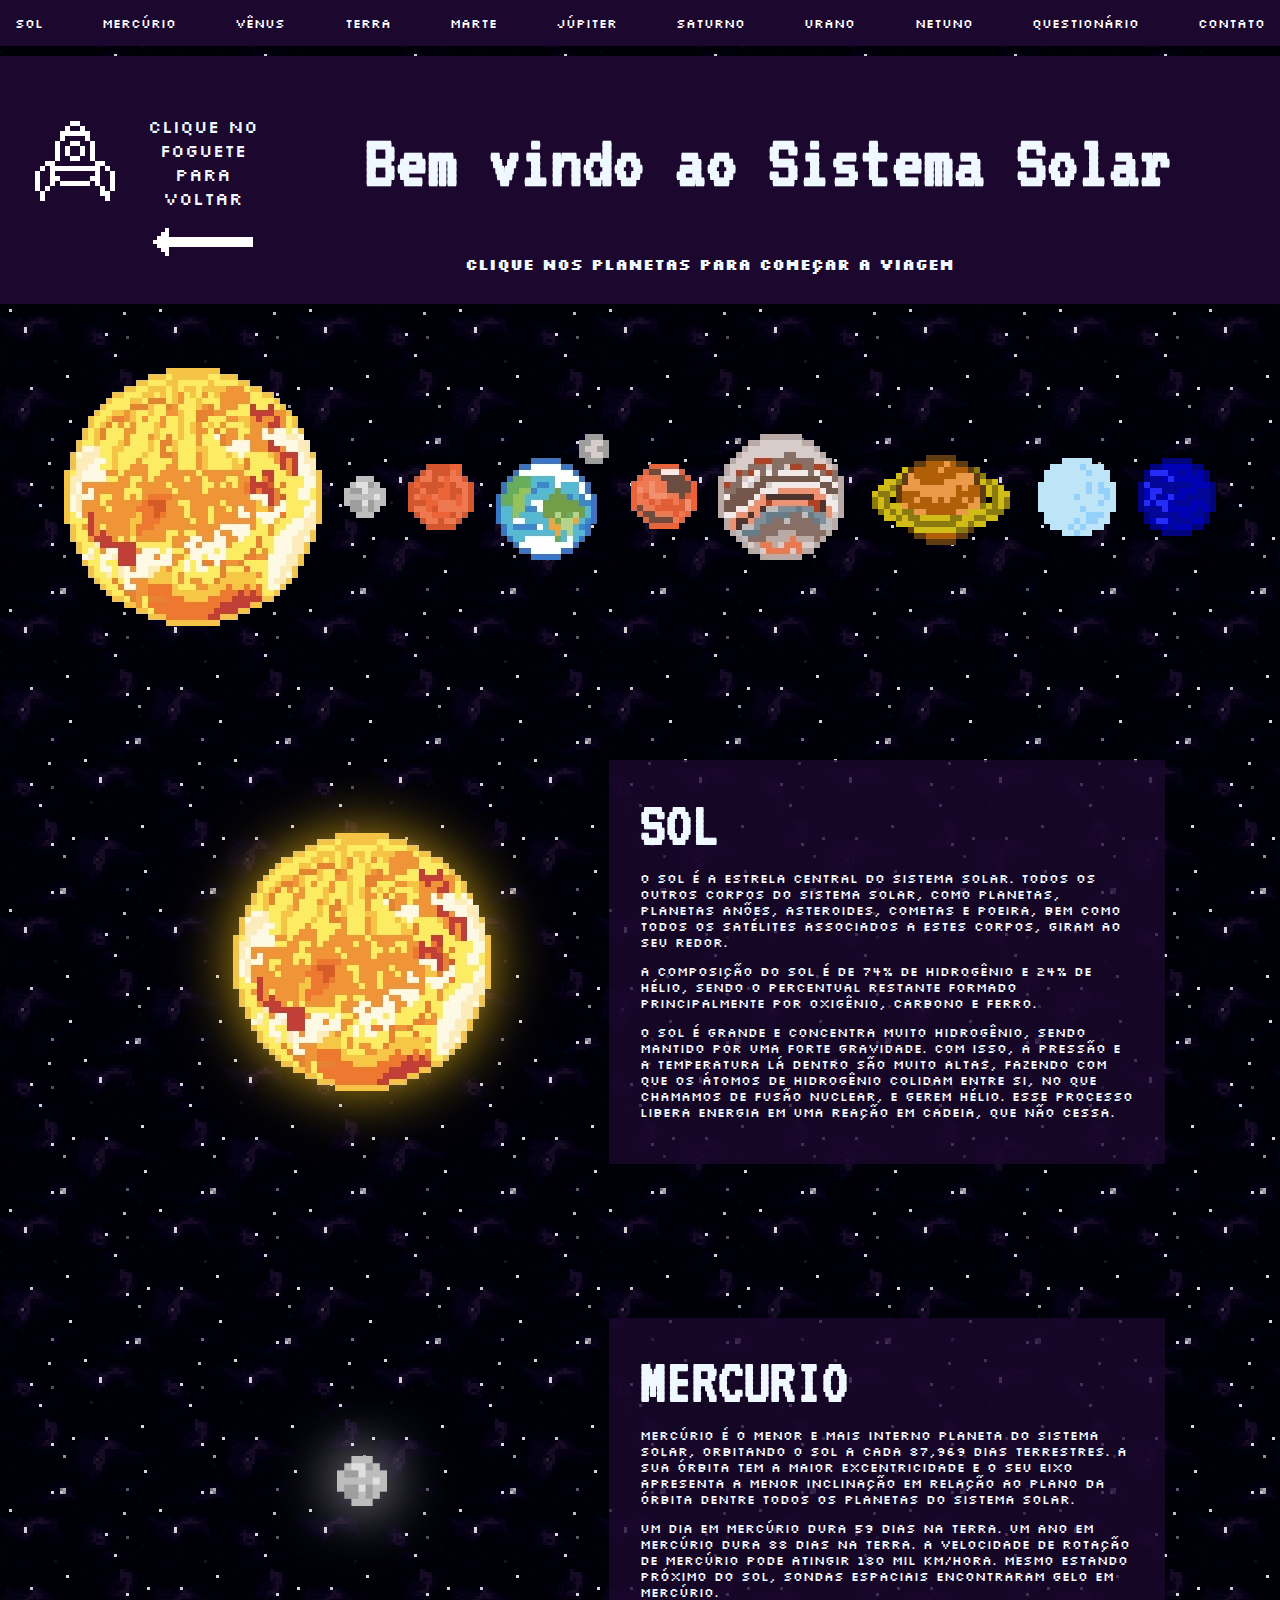
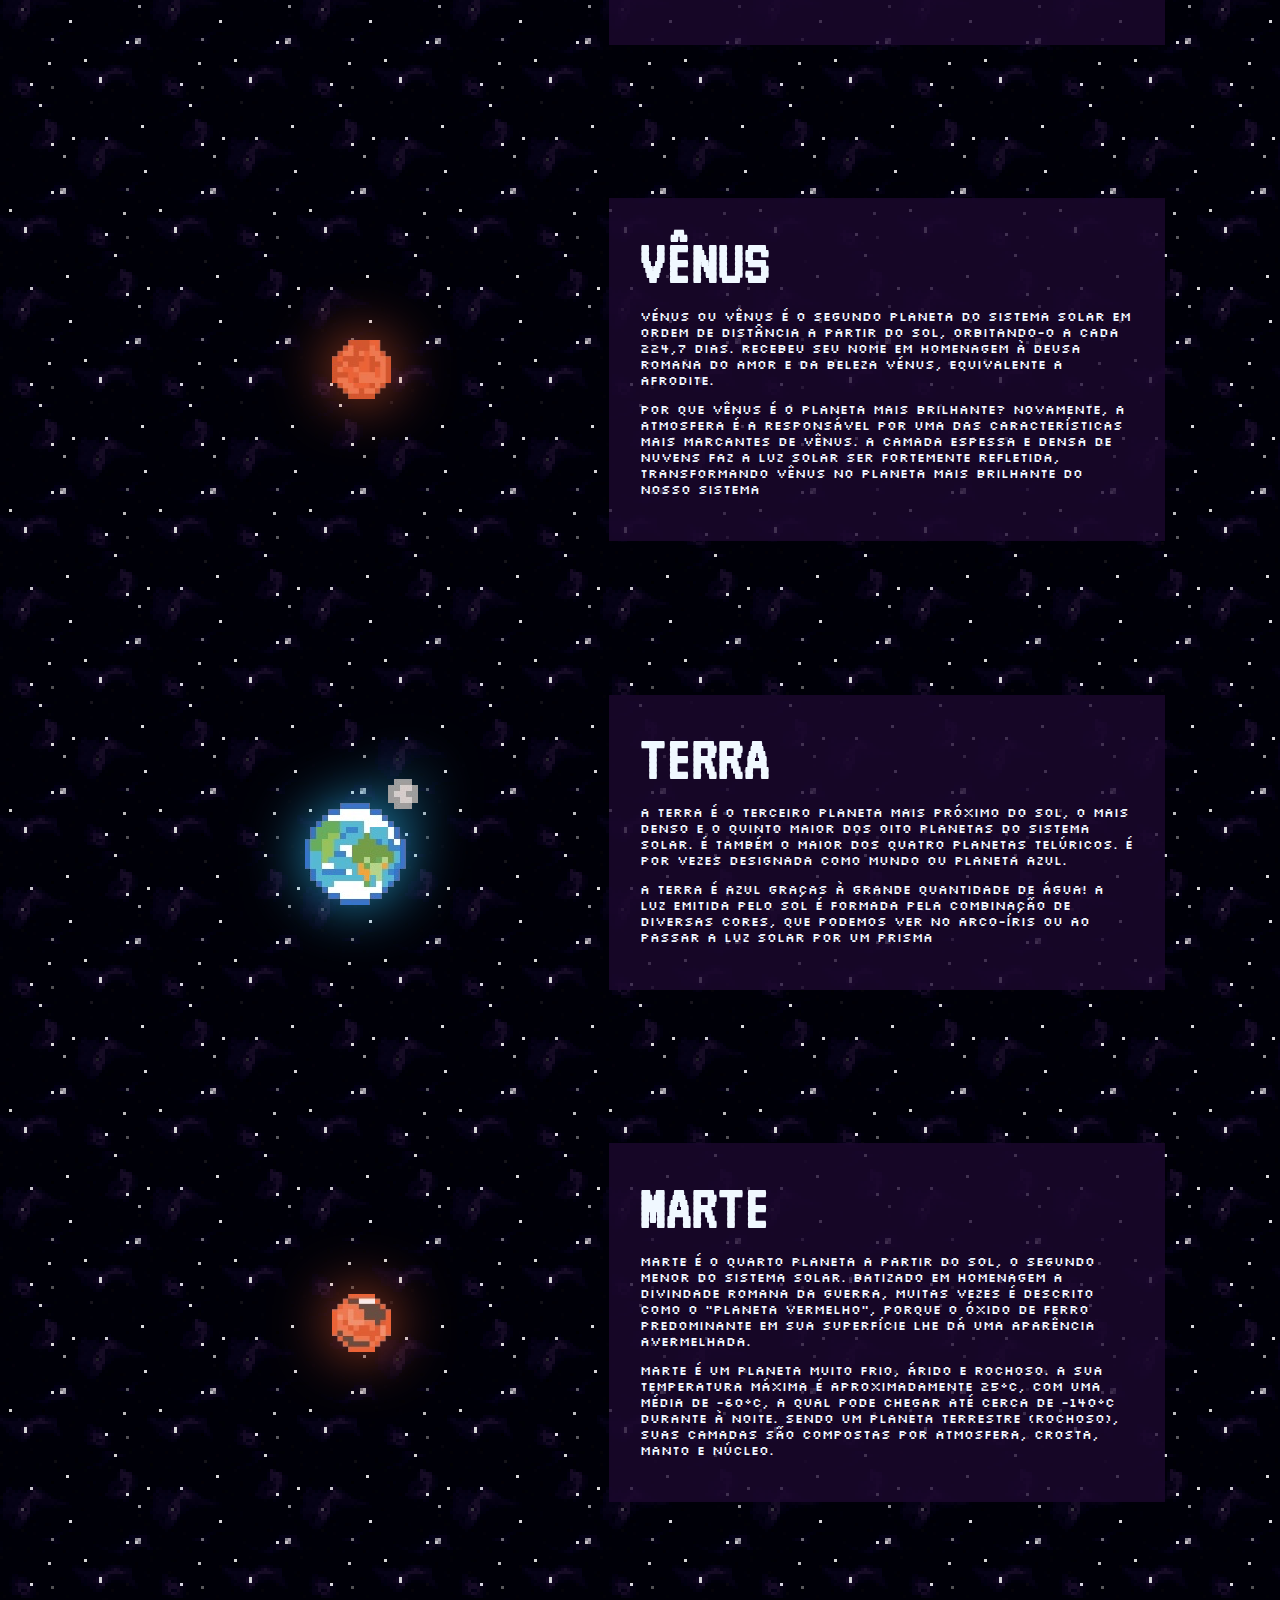
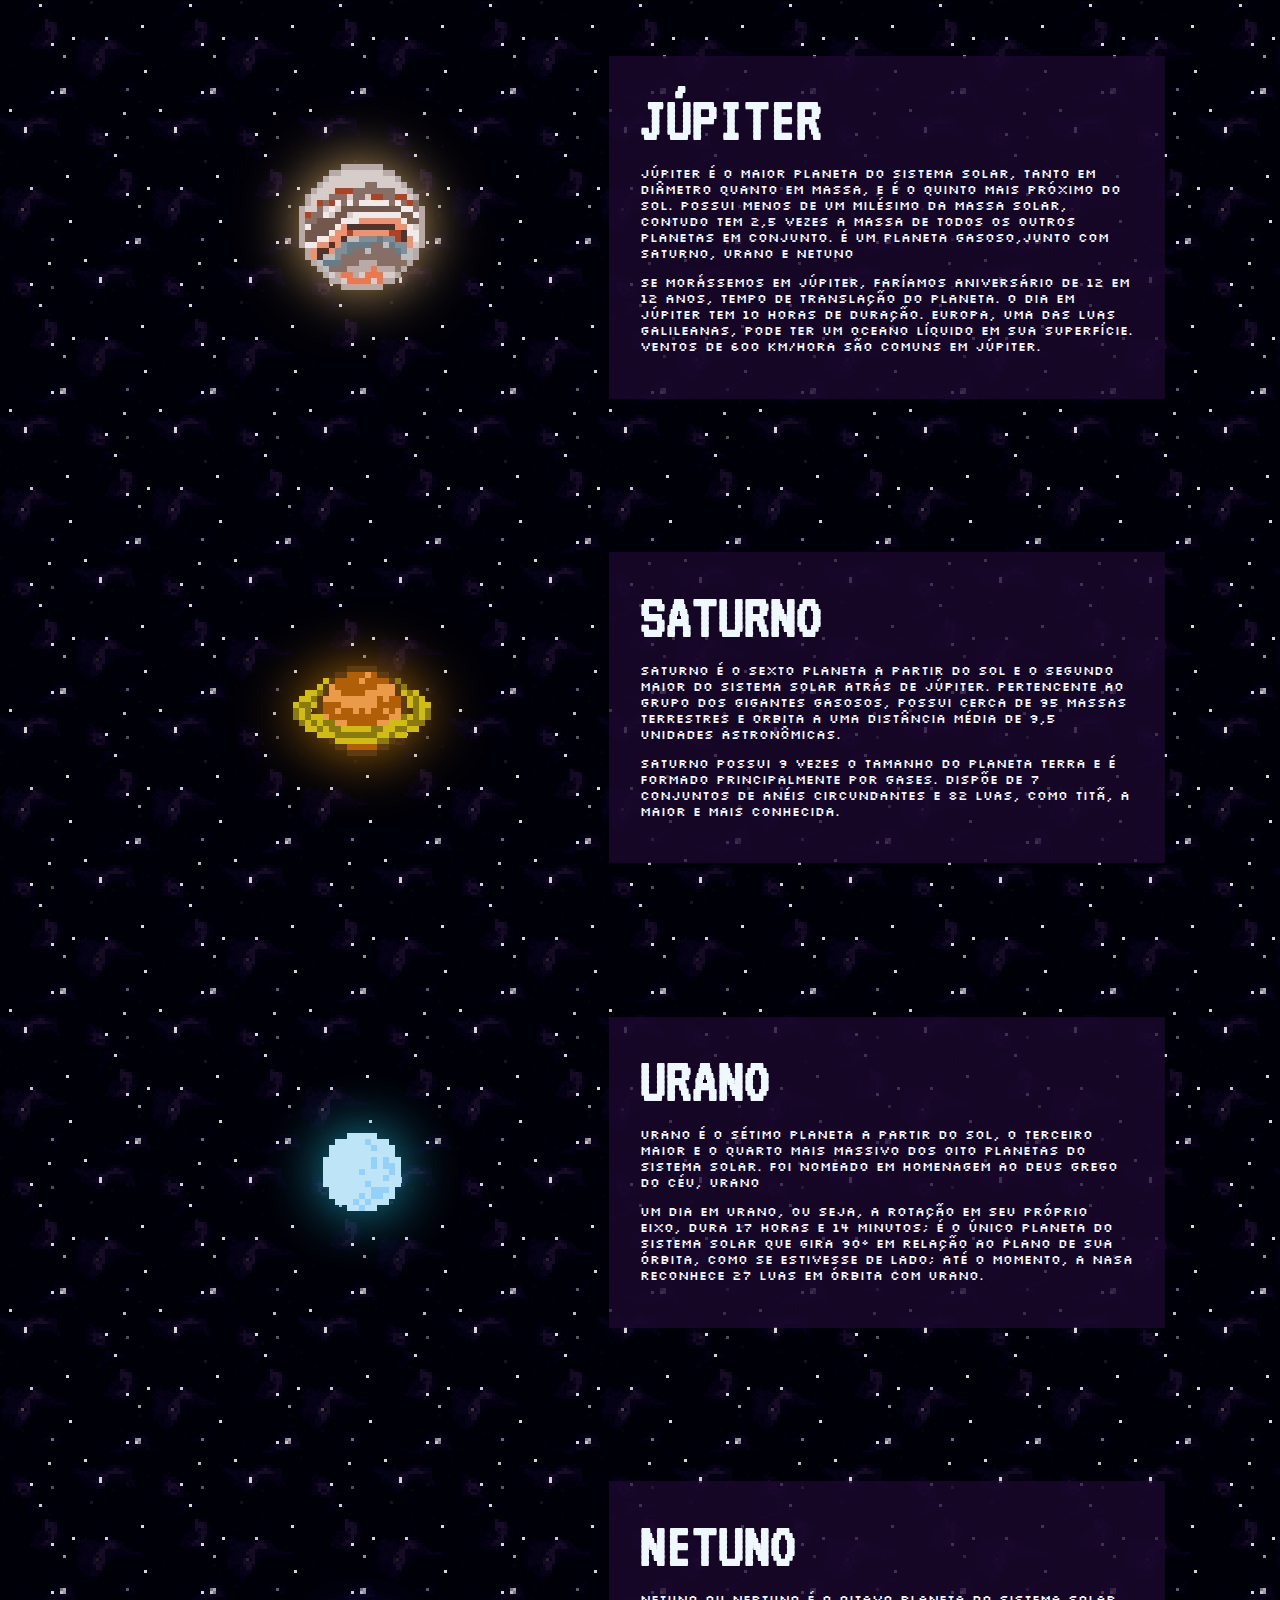
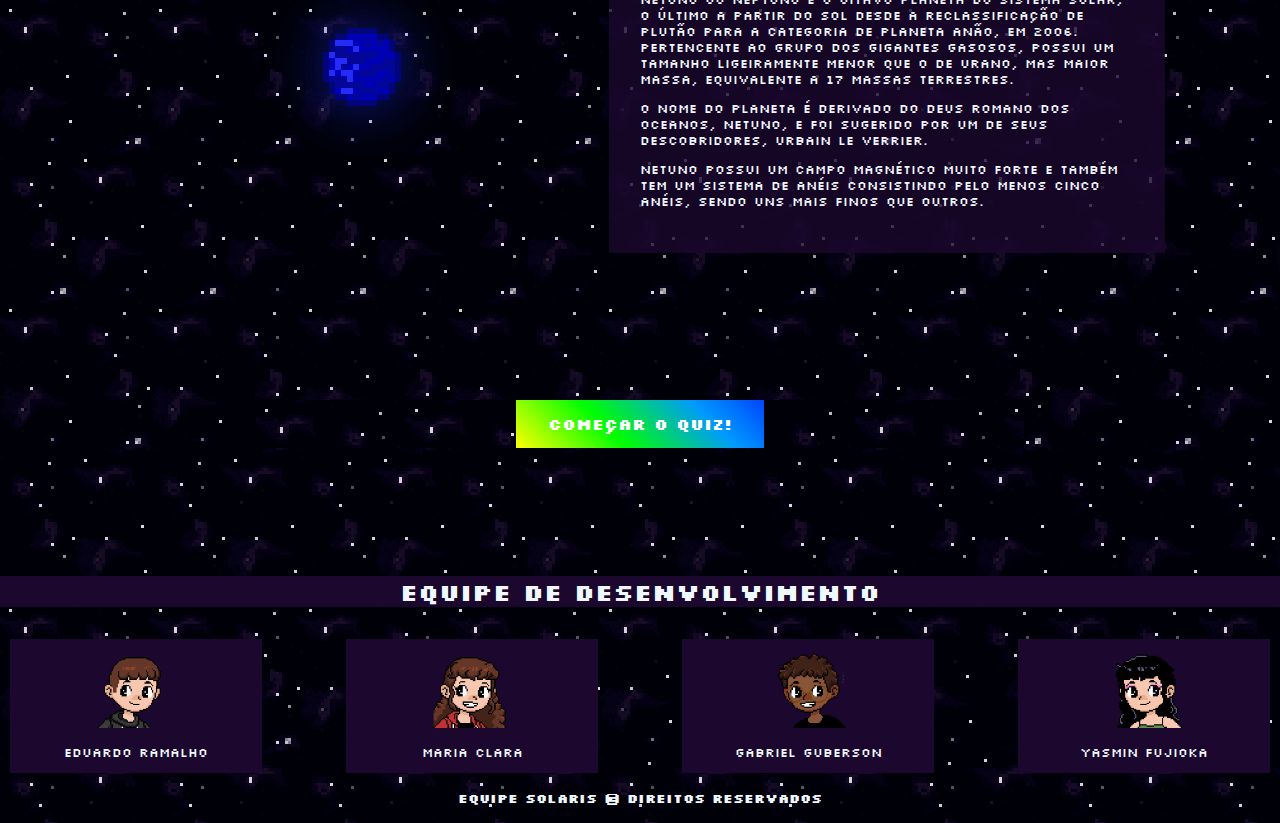
==== commit e28479d8: "mudança no design do texto" ====
--- a/index.html
+++ b/index.html
@@ -62,129 +62,152 @@
       
        <section class="Tplanetas">
              
-            <h2 class="trivia" id="navsol">SOL</h2>
-            <p class="Tsol">
-                O Sol é a estrela central do Sistema Solar. Todos os outros corpos do Sistema<br>
-                Solar,  como planetas, planetas anões, asteroides, cometas e poeira, bem como<br>
-                todos os satélites associados a estes corpos, giram ao seu redor.<br>
-
-                A composição do Sol é de 74% de hidrogênio e 24% de hélio, sendo o percentual<br>
-                restante formado principalmente por oxigênio, carbono e ferro.<br>
-
-                O Sol é grande e concentra muito hidrogênio, sendo mantido por uma forte gravidade.<br>
-                Com isso, a pressão e a temperatura lá dentro são muito altas, fazendo com que os<br>
-                átomos de hidrogênio colidam entre si, no que chamamos de fusão nuclear, e gerem<br>
-                hélio. Esse processo libera energia em uma reação em cadeia, que não cessa.<br>
-
-
-            </p>
-            <img src="assets/planetas/sol-pixel.png" class="S1"/>
-
-            <h2 class="trivia" id="navmercurio">MERCURIO</h2>
-            <p class="Tmer">
-                   Mercúrio  é o menor e mais interno planeta do Sistema Solar, orbitando o Sol<br> 
-                   a cada 87,969 dias  terrestres. A sua órbita tem a maior excentricidade e o<br>
-                   seu eixo apresenta a menor inclinação em relação ao plano da órbita dentre <br>
-                   todos os planetas do Sistema Solar.<br>
-
-                   Um dia em Mercúrio dura 59 dias na Terra. Um ano em Mercúrio dura 88 dias na<br> 
-                   Terra. A velocidade de rotação de Mercúrio pode atingir 180 mil km/hora. Mesmo <br>
-                   estando próximo do Sol, sondas espaciais encontraram gelo em Mercúrio.<br>
-          </p>    
-         <img src="assets/planetas/mercurio-pixel.png" class="M1"/>
-
-            <h2 class="trivia"  id="navvenus" >VENUS</h2>
-            <p class="Tven">
-                   Vénus ou Vênus é o segundo planeta do Sistema Solar em ordem de distância<br>
-                   a partir do Sol, orbitando-o a cada 224,7 dias. Recebeu seu nome em homenagem<br>
-                   à deusa romana do amor e da beleza Vénus, equivalente a Afrodite.<br>
-
-                   Por que Vênus é o planeta mais brilhante? Novamente, a atmosfera é a responsável<br>
-                   por uma das características mais marcantes de Vênus. A camada espessa e densa de<br>
-                   nuvens faz a luz solar ser fortemente refletida, transformando Vênus no planeta<br>
-                   mais brilhante do nosso sistema
-                
-         </p>
-         <img src="assets/planetas/venus-pixel.png" class="V1"/>
-
-            <h2 class="trivia" id="navterra">TERRA</h2>
-            <p class="Tter" id="ancoragem">
-                    A Terra é o terceiro planeta mais próximo do Sol, o mais denso e o quinto <br>
-                maior  dos oito planetas do Sistema Solar. É também   o maior dos quatro<br>  
-                planetas telúricos. É por vezes designada como Mundo ou Planeta Azul.<br>
-
-                A Terra é azul graças à grande quantidade de água! A luz emitida pelo Sol é<br> 
-                formada pela combinação de diversas cores, que podemos ver no arco-íris ou ao<br>
-                passar a luz solar por um prisma
-         </p>
-         <img src="assets/planetas/terra-pixel.png" class="T1"/>
-
-            <h2 class="trivia" id="navmarte">MARTE</h2>
-            <p class="Tmar">
-                    Marte é o quarto planeta a partir do Sol, o segundo menor do Sistema  Solar.<br> 
-                Batizado  em homenagem a divindade romana  da guerra,  muitas vezes  é descrito<br> 
-                como o "Planeta Vermelho", porque o óxido de ferro predominante em sua<br>
-                 superfície lhe dá uma aparência avermelhada.<br>
-
-                 Marte é um planeta muito frio, árido e rochoso. A sua temperatura máxima é de <br>
-                 aproximadamente 25°C, com uma média de -60°C, a qual pode chegar até cerca de<br>
-                -140°C durante à noite. Sendo um planeta terrestre (rochoso), suas camadas são<br>
-                compostas por atmosfera, crosta, manto e núcleo.<br>
-         </p>
-         <img src="assets/planetas/marte-pixel.png" class="MA1"/>
-
-            <h2 class="trivia" id="navjupiter">JUPITER</h2>
-            <p class="Tjup">
-                    Júpiter é o maior  planeta do Sistema Solar, tanto em diâmetro  quanto em <br> massa,
-                e é o quinto mais próximo do Sol. Possui menos de um milésimo da<br> massa solar, contudo
-                tem 2,5 vezes a  massa de todos os outros planetas<br> em conjunto.  É um planeta  gasoso,
-                junto com Saturno, Urano e Netuno<br>
-
-                Se morássemos em Júpiter, faríamos aniversário de 12 em 12 anos, tempo de<br>
-                translação do planeta. O dia em Júpiter tem 10 horas de duração. Europa,<br>
-                uma das Luas Galileanas, pode ter um oceano líquido em sua superfície. <br>
-                Ventos de 600 km/hora são comuns em Júpiter.<br>
-         </p>
-         <img src="assets/planetas/jupiter-pixel.png" class="J1"/>
-
-            <h2 class="trivia" id="navsaturno">SATURNO</h2>
-            <p class="Tsat">
-                   Saturno é o sexto planeta a partir do Sol e o segundo maior do Sistema<br> Solar atrás de
-                Júpiter. Pertencente ao grupo dos gigantes gasosos,<br> possui cerca de 95 massas terrestres
-                e orbita a uma distância média de<br> 9,5 unidades astronômicas.<br>
-
-                Saturno possui 9 vezes o tamanho do planeta Terra e é formado principalmente<br>
-                por gases. Dispõe de 7 conjuntos de anéis circundantes e 82 luas, como Titã,<br>
-                 a maior e mais conhecida.<br>
-         </p>
-         <img src="assets/planetas/saturno-pixel.png" class="SA1"/>
-
-            <h2 class="trivia" id="navurano">URANO</h2>
-            <p class="Tura">
-                   Urano é o sétimo planeta a partir do Sol, o terceiro maior e o quarto <br>mais massivo dos
-                oito planetas do Sistema Solar. Foi nomeado em<br> homenagem ao deus grego do céu, Urano<br>
-
-                Um dia em Urano, ou seja, a rotação em seu próprio eixo, dura 17 <br>horas e 
-                14 minutos; É o único planeta do Sistema Solar que gira 90°<br> em relação ao 
-                plano de sua órbita, como se estivesse de lado; Até o <br>momento, a Nasa
-                 reconhece 27 luas em órbita com Urano.<br>
-         </p>
-         <img src="assets/planetas/urano-pixel.png" class="U1"/>
-            
-            <h2 class="trivia" id="navnetuno">NETUNO</h2>
-            <p class="Tnet">
-                    Netuno ou Neptuno é o oitavo planeta do Sistema Solar, o último a partir do<br> Sol desde
-                a reclassificação de Plutão para a categoria de planeta anão, em <br>2006. Pertencente ao grupo
-                dos gigantes gasosos, possui um tamanho ligeira-<br>mente menor que o de Urano, mas maior massa,
-                equivalente a 17 massas <br>terrestres.
-
-                O nome do planeta é derivado do deus romano dos oceanos, Netuno,<br> e foi sugerido
-                 por um de seus descobridores, Urbain Le Verrier.<br>
-
-                Netuno possui um campo magnético muito forte e também tem um sistema de anéis consistindo
-                pelo menos cinco anéis, sendo uns mais finos que outros.<br>
-         </p>
-         <img src="assets/planetas/netuno-pixel.png" class="N1"/>
+            <div class="trivia">
+                <div class="S1">
+                    <img src="assets/planetas/sol-pixel.png" alt="Sol" class="blur_sol"/>
+                </div>
+                
+                <div class="TextoPlanetas">
+                    <h2 id="navsol">SOL</h2>
+                    <p>O Sol é a estrela central do Sistema Solar. Todos os outros corpos do Sistema
+                    Solar,  como planetas, planetas anões, asteroides, cometas e poeira, bem como
+                    todos os satélites associados a estes corpos, giram ao seu redor.</p>
+
+                    <p>A composição do Sol é de 74% de hidrogênio e 24% de hélio, sendo o percentual
+                    restante formado principalmente por oxigênio, carbono e ferro.</p>
+
+                    <p>O Sol é grande e concentra muito hidrogênio, sendo mantido por uma forte gravidade.
+                    Com isso, a pressão e a temperatura lá dentro são muito altas, fazendo com que os
+                    átomos de hidrogênio colidam entre si, no que chamamos de fusão nuclear, e gerem
+                    hélio. Esse processo libera energia em uma reação em cadeia, que não cessa.
+                    </p>
+                </div>
+            </div>
+
+            <div class="trivia">
+                <div class="S1">
+                    <img src="assets/planetas/mercurio-pixel.png" alt="Mercúrio" class="blur_m1"/>
+                </div>
+                
+                <div class="TextoPlanetas">
+                    <h2 id="navmercurio">MERCURIO</h2>
+                    
+                    <p> Mercúrio  é o menor e mais interno planeta do Sistema Solar, orbitando o Sol
+                    a cada 87,969 dias  terrestres. A sua órbita tem a maior excentricidade e o
+                    seu eixo apresenta a menor inclinação em relação ao plano da órbita dentre 
+                    todos os planetas do Sistema Solar.</p>
+
+                    <p>Um dia em Mercúrio dura 59 dias na Terra. Um ano em Mercúrio dura 88 dias na
+                    Terra. A velocidade de rotação de Mercúrio pode atingir 180 mil km/hora. Mesmo 
+                    estando próximo do Sol, sondas espaciais encontraram gelo em Mercúrio.</p>
+                </div>
+            </div>
+
+            <div class="trivia">
+                <div class="S1">
+                    <img src="assets/planetas/venus-pixel.png" alt="Venûs" class="blur_vm"/>
+                </div>
+                
+                <div class="TextoPlanetas">
+                    <h2 id="navvenus">VÊNUS</h2>
+                    
+                    <p>Vénus ou Vênus é o segundo planeta do Sistema Solar em ordem de distância a partir do Sol, orbitando-o a cada 224,7 dias. Recebeu seu nome em homenagem à deusa romana do amor e da beleza Vénus, equivalente a Afrodite.</p> 
+
+                    <p>Por que Vênus é o planeta mais brilhante? Novamente, a atmosfera é a responsável por uma das características mais marcantes de Vênus. A camada espessa e densa de nuvens faz a luz solar ser fortemente refletida, transformando Vênus no planeta mais brilhante do nosso sistema</p>
+                       
+                </div>
+            </div>
+
+            <div class="trivia">
+                <div class="S1">
+                    <img src="assets/planetas/terra-pixel.png" alt="Terra" class="blur_t"/>
+                </div>
+                
+                <div class="TextoPlanetas">
+                    <h2 id="navterra">TERRA</h2>
+                    
+                    <p>A Terra é o terceiro planeta mais próximo do Sol, o mais denso e o quinto maior  dos oito planetas do Sistema Solar. É também   o maior dos quatro planetas telúricos. É por vezes designada como Mundo ou Planeta Azul.</p>  
+
+                    <p>A Terra é azul graças à grande quantidade de água! A luz emitida pelo Sol é formada pela combinação de diversas cores, que podemos ver no arco-íris ou ao passar a luz solar por um prisma</p>
+                      
+                </div>
+            </div>
+
+            <div class="trivia">
+                <div class="S1">
+                    <img src="assets/planetas/marte-pixel.png" alt="Marte" class="blur_vm"/>
+                </div>
+                
+                <div class="TextoPlanetas">
+                    <h2 id="navmarte">MARTE</h2>
+                   
+                    <p>Marte é o quarto planeta a partir do Sol, o segundo menor do Sistema  Solar. Batizado  em homenagem a divindade romana  da guerra,  muitas vezes  é descrito como o "Planeta Vermelho", porque o óxido de ferro predominante em sua superfície lhe dá uma aparência avermelhada.</p>    
+
+                    <p>Marte é um planeta muito frio, árido e rochoso. A sua temperatura máxima é aproximadamente 25°C, com uma média de -60°C, a qual pode chegar até cerca de -140°C durante à noite. Sendo um planeta terrestre (rochoso), suas camadas são compostas por atmosfera, crosta, manto e núcleo.</p>
+                </div>
+            </div>
+
+            <div class="trivia">
+                <div class="S1">
+                    <img src="assets/planetas/jupiter-pixel.png" alt="Júpiter" class="blur_j"/>
+                </div>
+                
+                <div class="TextoPlanetas">
+                    <h2 id="navjupiter">JÚPITER</h2>
+                    
+                    <p>Júpiter é o maior  planeta do Sistema Solar, tanto em diâmetro  quanto em massa, e é o quinto mais próximo do Sol. Possui menos de um milésimo da massa solar, contudo tem 2,5 vezes a  massa de todos os outros planetas em conjunto.  É um planeta  gasoso,junto com Saturno, Urano e Netuno</p>  
+
+                    <p>Se morássemos em Júpiter, faríamos aniversário de 12 em 12 anos, tempo de translação do planeta. O dia em Júpiter tem 10 horas de duração. Europa, uma das Luas Galileanas, pode ter um oceano líquido em sua superfície.  Ventos de 600 km/hora são comuns em Júpiter.</p>
+                      
+                </div>
+            </div>
+
+            <div class="trivia">
+                <div class="S1">
+                    <img src="assets/planetas/saturno-pixel.png" alt="Saturno" class="blur_s"/>
+                </div>
+                
+                <div class="TextoPlanetas">
+                    <h2 id="navsaturno">SATURNO</h2>
+                    
+                    <p>Saturno é o sexto planeta a partir do Sol e o segundo maior do Sistema Solar atrás de Júpiter. Pertencente ao grupo dos gigantes gasosos, possui cerca de 95 massas terrestres e orbita a uma distância média de 9,5 unidades astronômicas.</p> 
+    
+                    <p>Saturno possui 9 vezes o tamanho do planeta Terra e é formado principalmente por gases. Dispõe de 7 conjuntos de anéis circundantes e 82 luas, como Titã, a maior e mais conhecida.</p>
+                       
+                </div>
+            </div>
+
+            <div class="trivia">
+                <div class="S1">
+                    <img src="assets/planetas/urano-pixel.png" alt="Urano" class="blur_u"/>
+                </div>
+                
+                <div class="TextoPlanetas">
+                    <h2 id="navurano">URANO</h2>
+                    
+                    <p>Urano é o sétimo planeta a partir do Sol, o terceiro maior e o quarto mais massivo dos oito planetas do Sistema Solar. Foi nomeado em homenagem ao deus grego do céu, Urano</p>
+    
+                    <p>Um dia em Urano, ou seja, a rotação em seu próprio eixo, dura 17 horas e 14 minutos; É o único planeta do Sistema Solar que gira 90° em relação ao plano de sua órbita, como se estivesse de lado; Até o momento, a Nasa reconhece 27 luas em órbita com Urano.</p>
+                        
+                </div>
+            </div>
+
+            <div class="trivia">
+                <div class="S1">
+                    <img src="assets/planetas/netuno-pixel.png" alt="Netuno" class="blur_n"/>
+                </div>
+                
+                <div class="TextoPlanetas">
+                    <h2 id="navnetuno">NETUNO</h2>
+                    
+                    <p>Netuno ou Neptuno é o oitavo planeta do Sistema Solar, o último a partir do Sol desde a reclassificação de Plutão para a categoria de planeta anão, em 2006. Pertencente ao grupo dos gigantes gasosos, possui um tamanho ligeiramente menor que o de Urano, mas maior massa, equivalente a 17 massas terrestres.</p>
+                    
+                    <p>O nome do planeta é derivado do deus romano dos oceanos, Netuno, e foi sugerido por um de seus descobridores, Urbain Le Verrier.</p>
+
+                    <p>Netuno possui um campo magnético muito forte e também tem um sistema de anéis consistindo pelo menos cinco anéis, sendo uns mais finos que outros.</p> 
+                       
+                </div>
+            </div>
         </section>
     </section>
     
@@ -216,7 +239,7 @@
         
         <footer class="conteudo_footer">
                 <a href="https://github.com/MaraLeao" id="animacao" target="_blank"><img src="assets/icons/clara_icon.png" width="30%" class="inverter"></a>
-                <p>Mara Leão</p>
+                <p>Maria Clara</p>
         </footer>
         
         <footer class="conteudo_footer">
--- a/index.css
+++ b/index.css
@@ -12,6 +12,7 @@
     
 }
 
+/*Barra de navegação*/
 nav {
     display:flex; 
     justify-content:space-between; 
@@ -52,10 +53,10 @@
 
 
 h2 {
+    margin-top: 0%;
     font-size: 500%;
-    padding-left: 38%;
-    padding-top: 3%;
     font-family: 'vt323',monospace;
+    margin-bottom: 0;
 }
 
 h3{
@@ -87,26 +88,81 @@
 }
 
 .trivia {
-    background-color: #1c082e;
-    height: 300px;
-    margin-left: 2%;
-    margin-right: 2%
-}
-
-img.S1 {
-
-    left:170px;
-    top: 750px;
-    position: absolute;
-    
-   
-}
-
-.Tsol {
-    left: 40%;
-    top: 850px;
-    position: absolute;
-    justify-self: auto;
+    
+    margin-left: 4%;
+    margin-right: 4%;
+    margin-top:9%;
+    display:flex;
+    align-items: center;
+    padding:1.5% 5%;
+}
+
+.S1 {
+    flex-basis: 50%;
+    width: 20%;
+    
+}
+
+/*.blur{
+    background-color: #d3cf08;
+    border-radius: 50%;
+    width: 250px;
+    height: 250px;
+    display: block;
+    margin-left:auto;
+    margin-right: auto;
+    box-shadow: 0 0 50px rgba(237, 186, 18, 1);
+
+    
+}*/
+
+.S1 img {
+    display: block;
+    margin-left:auto;
+    margin-right: auto;
+    z-index: 1;
+}
+
+.blur_sol {
+    filter: drop-shadow(0 0 30px rgba(237, 186, 18, 0.8));
+}
+
+img.blur_m1 {
+    filter: drop-shadow(0 0 30px rgba(255, 255, 255, 0.9));
+    width: 10%;
+}
+
+img.blur_vm {
+    filter: drop-shadow(0 0 30px rgba(254, 100, 48, 0.8));
+    width: 12%;
+}
+
+img.blur_t {
+    filter: drop-shadow(0 0 30px rgba(42, 181, 235, 0.8));
+}
+
+img.blur_j {
+    filter: drop-shadow(0 0 30px rgba(255, 202, 117, 0.8));
+}
+
+img.blur_s {
+    filter: drop-shadow(0 0 30px rgba(213, 134, 5, 0.8));
+}
+
+img.blur_u {
+    filter: drop-shadow(0 0 30px rgba(35, 204, 234, 0.8));
+}
+
+img.blur_n {
+    filter: drop-shadow(0 0 30px rgba(17, 31, 184, 0.8));
+}
+
+.TextoPlanetas {
+    background-color:rgba(28, 8, 46, 0.8);
+    flex-basis: 50%;
+    vertical-align: middle;
+    margin-top: 0;
+    padding:3%
 }
 
 img.M1 {
@@ -281,6 +337,8 @@
     flex-direction: column;
     justify-content: center;
     align-items: center;
+    margin-top: 10%;
+    margin-bottom:10%;
     margin-left: 20% ;
     margin-right: 20%;
 }
